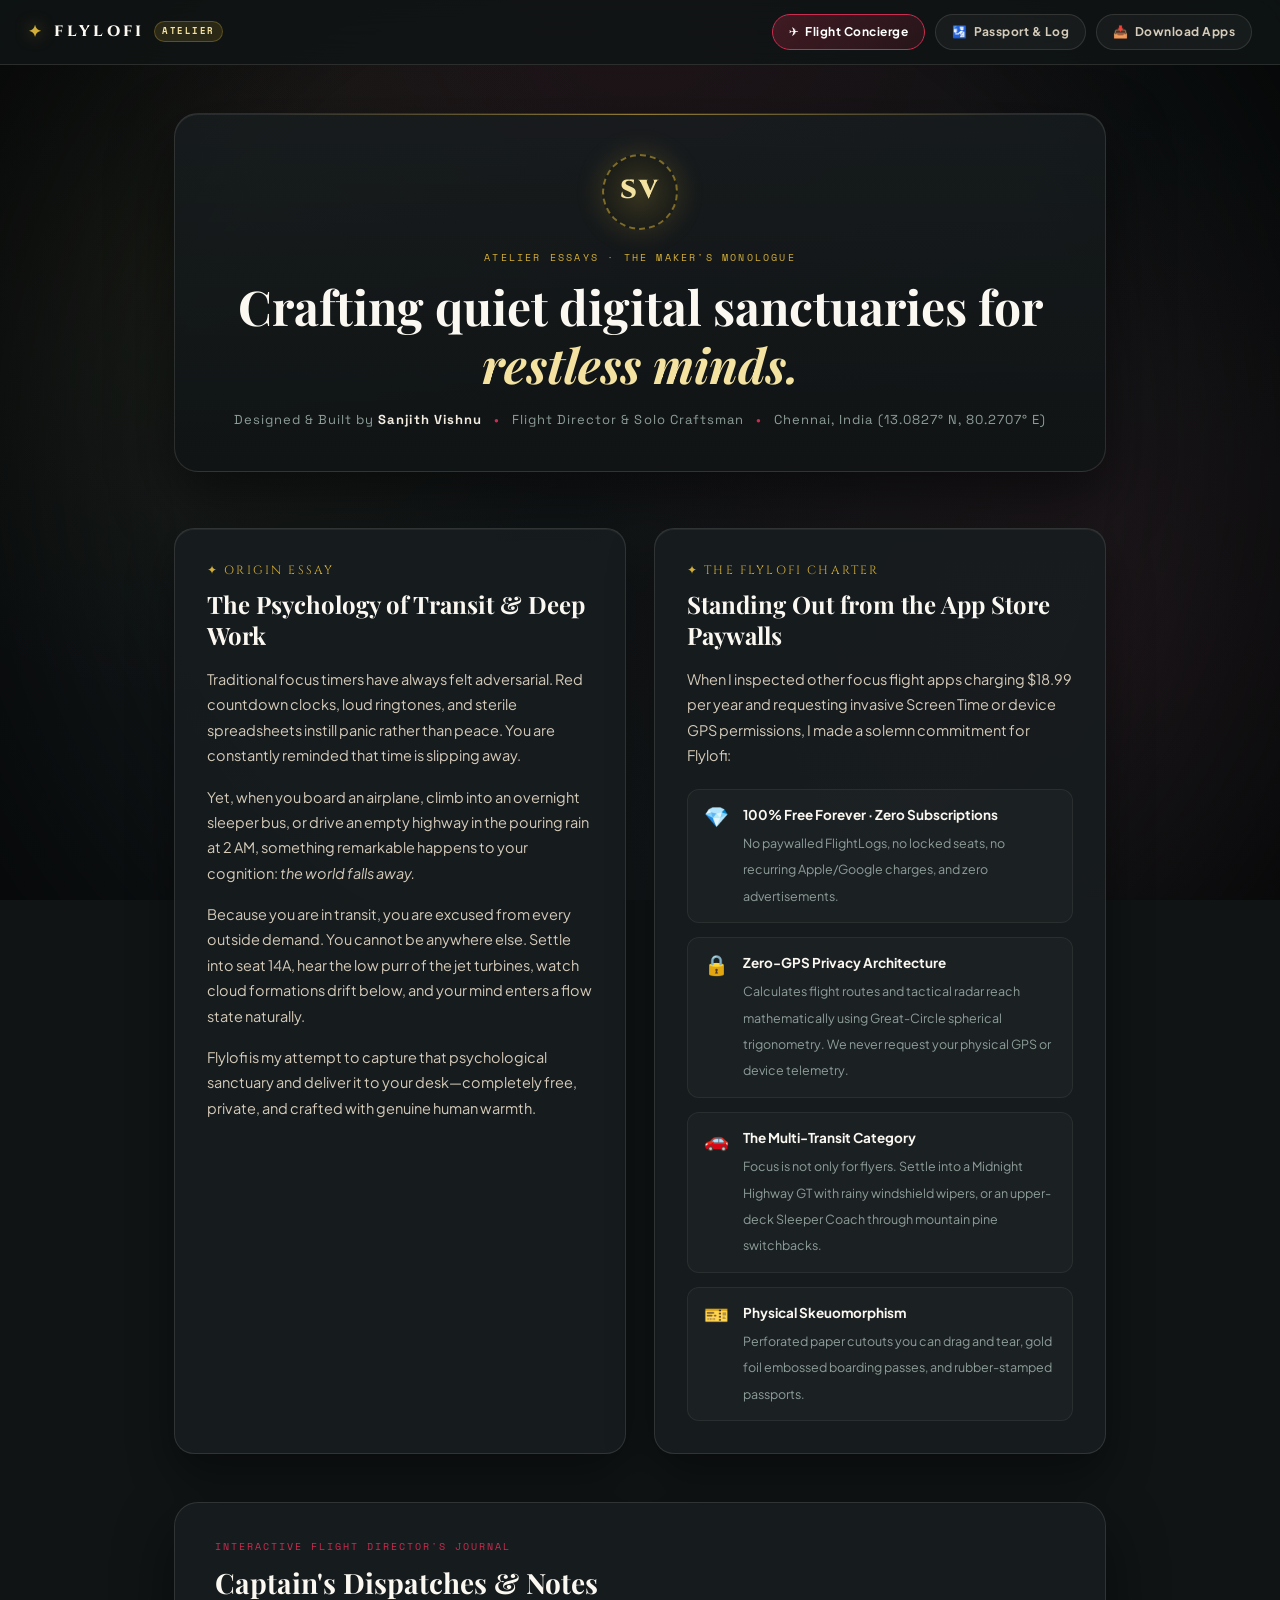
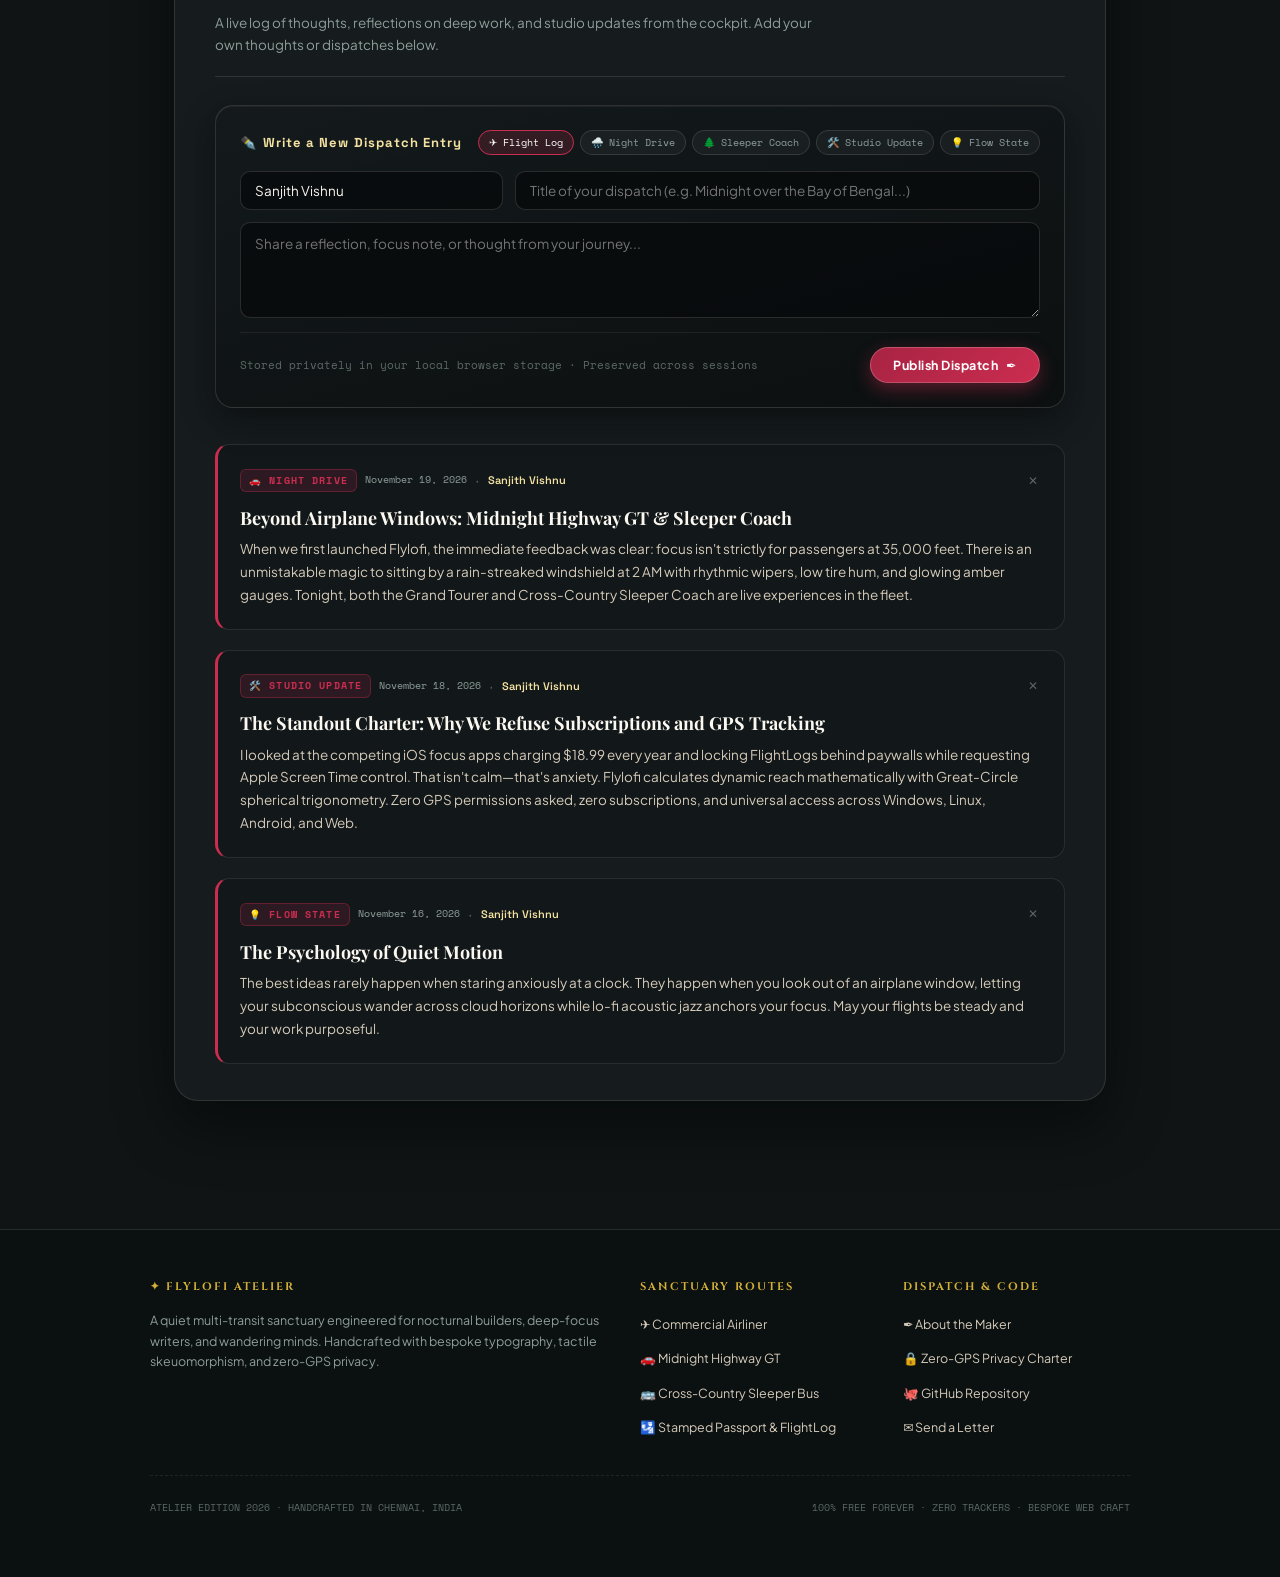
==== focus-flight/about.html @ fe40b767 "Elevate look & feel to human-made atelier craft, remove exclusive tags from car/bus, and add interac" ====
<!DOCTYPE html>
<html lang="en">
<head>
  <meta charset="UTF-8">
  <meta name="viewport" content="width=device-width, initial-scale=1.0">
  <title>About the Maker &amp; Dispatch Journal · Sanjith Vishnu | Flylofi</title>
  <meta name="description" content="The story, philosophy, and dispatch journal behind Flylofi Focus Flight by creator Sanjith Vishnu.">
  <link rel="icon" type="image/png" href="icon-192.png">
  
  <!-- Curated Luxury Typography -->
  <link rel="preconnect" href="https://fonts.googleapis.com">
  <link rel="preconnect" href="https://fonts.gstatic.com" crossorigin>
  <link href="https://fonts.googleapis.com/css2?family=Cinzel:wght@600;700;800;900&family=DM+Sans:ital,opsz,wght@0,9..40,100..1000;1,9..40,100..1000&family=Playfair+Display:ital,wght@0,500;0,700;0,800;1,400;1,600;1,700&family=Plus+Jakarta+Sans:ital,wght@0,300..800;1,300..800&family=Space+Grotesk:wght@400;600;700&family=Space+Mono:ital,wght@0,400;0,700;1,400&display=swap" rel="stylesheet">

  <style>
    :root {
      --bg: #101415;
      --bg-surface: #171d1f;
      --bg-card: rgba(23, 29, 31, 0.88);
      --bg-card-hover: rgba(28, 36, 39, 0.94);
      --border: rgba(214, 206, 194, 0.14);
      --border-accent: rgba(203, 45, 80, 0.45);
      --text: #fbf8f1;
      --text-muted: #8e9e99;
      --text-dim: #5c6864;
      --beige: #fbf8f1;
      --beige-warm: #f4ede2;
      --beige-dim: #d5cbba;
      --accent: #a82342;
      --accent-bright: #cb2d50;
      --gold: #d4af37;
      --gold-light: #f4e2a1;
      --gold-dim: #8f7422;
      
      --font-display: 'Plus Jakarta Sans', system-ui, sans-serif;
      --font-serif: 'Playfair Display', Georgia, serif;
      --font-crest: 'Cinzel', serif;
      --font-mono: 'Space Mono', monospace;
      --font-tech: 'Space Grotesk', sans-serif;
    }

    * {
      box-sizing: border-box;
      margin: 0;
      padding: 0;
    }

    body {
      background-color: var(--bg);
      background-image: 
        radial-gradient(circle at 50% 0%, rgba(203, 45, 80, 0.09) 0%, transparent 48%),
        radial-gradient(circle at 15% 30%, rgba(212, 175, 55, 0.05) 0%, transparent 35%),
        radial-gradient(circle at 85% 70%, rgba(203, 45, 80, 0.07) 0%, transparent 42%),
        linear-gradient(180deg, #0e1213 0%, #121719 100%);
      background-attachment: fixed;
      color: var(--text);
      font-family: var(--font-display);
      line-height: 1.65;
      min-height: 100vh;
      display: flex;
      flex-direction: column;
      -webkit-font-smoothing: antialiased;
    }

    /* Ambient Film Texture */
    body::before {
      content: "";
      position: fixed;
      inset: 0;
      background: radial-gradient(circle at 50% 50%, transparent 60%, rgba(0, 0, 0, 0.6) 100%);
      pointer-events: none;
      z-index: 1;
    }

    a {
      color: inherit;
      text-decoration: none;
    }

    /* Top Navigation Bar */
    .topbar {
      position: sticky;
      top: 0;
      z-index: 100;
      background: rgba(16, 20, 21, 0.85);
      backdrop-filter: blur(20px);
      -webkit-backdrop-filter: blur(20px);
      border-bottom: 1px solid var(--border);
      padding: 14px 28px;
      display: flex;
      align-items: center;
      justify-content: space-between;
    }

    .brand {
      display: flex;
      align-items: center;
      gap: 10px;
      font-family: var(--font-crest);
      font-size: 15px;
      font-weight: 800;
      letter-spacing: 0.22em;
      color: var(--beige);
    }

    .brand-crest {
      color: var(--gold);
      font-size: 16px;
      filter: drop-shadow(0 0 8px rgba(212, 175, 55, 0.5));
    }

    .brand-tag {
      font-family: var(--font-mono);
      font-size: 9px;
      font-weight: 700;
      letter-spacing: 0.16em;
      padding: 2px 7px;
      border-radius: 999px;
      background: rgba(212, 175, 55, 0.14);
      color: var(--gold-light);
      border: 1px solid rgba(212, 175, 55, 0.3);
    }

    .top-actions {
      display: flex;
      align-items: center;
      gap: 10px;
    }

    .nav-btn {
      display: inline-flex;
      align-items: center;
      gap: 6px;
      padding: 7px 16px;
      border-radius: 999px;
      font-size: 12px;
      font-weight: 700;
      letter-spacing: 0.04em;
      cursor: pointer;
      transition: all 0.2s cubic-bezier(0.16, 1, 0.3, 1);
      border: 1px solid var(--border);
      background: rgba(255, 255, 255, 0.04);
      color: var(--beige-dim);
    }

    .nav-btn:hover {
      background: rgba(203, 45, 80, 0.15);
      border-color: var(--accent-bright);
      color: #fff;
      transform: translateY(-1px);
      box-shadow: 0 4px 14px rgba(203, 45, 80, 0.25);
    }

    .nav-btn.primary {
      background: linear-gradient(135deg, rgba(203, 45, 80, 0.25), rgba(168, 35, 66, 0.15));
      border-color: var(--accent-bright);
      color: #fff;
    }

    /* Page Container */
    .container {
      max-width: 980px;
      margin: 0 auto;
      padding: 48px 24px 80px;
      width: 100%;
      position: relative;
      z-index: 2;
    }

    /* Editorial Hero */
    .hero-colophon {
      text-align: center;
      margin-bottom: 56px;
      padding: 40px 24px;
      background: linear-gradient(180deg, rgba(23, 29, 31, 0.8), rgba(16, 20, 21, 0.95));
      border: 1px solid var(--border);
      border-radius: 24px;
      box-shadow: 0 24px 60px rgba(0, 0, 0, 0.5), inset 0 1px 0 rgba(255, 255, 255, 0.08);
      position: relative;
      overflow: hidden;
    }

    .hero-colophon::before {
      content: "";
      position: absolute;
      top: 0;
      left: 10%;
      right: 10%;
      height: 1px;
      background: linear-gradient(90deg, transparent, var(--gold), transparent);
      opacity: 0.6;
    }

    .maker-seal {
      width: 76px;
      height: 76px;
      margin: 0 auto 20px;
      border-radius: 50%;
      border: 2px dashed rgba(212, 175, 55, 0.55);
      background: radial-gradient(circle, rgba(212, 175, 55, 0.18), rgba(16, 20, 21, 0.9));
      display: grid;
      place-items: center;
      box-shadow: 0 0 28px rgba(212, 175, 55, 0.2);
    }

    .maker-seal span {
      font-family: var(--font-crest);
      font-size: 26px;
      font-weight: 900;
      color: var(--gold-light);
      letter-spacing: 0.08em;
    }

    .hero-eyebrow {
      font-family: var(--font-mono);
      font-size: 10px;
      letter-spacing: 0.22em;
      text-transform: uppercase;
      color: var(--gold);
      margin-bottom: 12px;
    }

    .hero-title {
      font-family: var(--font-serif);
      font-size: clamp(32px, 5vw, 48px);
      font-weight: 700;
      line-height: 1.2;
      color: var(--beige);
      margin-bottom: 16px;
    }

    .hero-title em {
      font-style: italic;
      color: var(--gold-light);
    }

    .hero-byline {
      font-family: var(--font-tech);
      font-size: 13px;
      letter-spacing: 0.08em;
      color: var(--text-muted);
      display: flex;
      align-items: center;
      justify-content: center;
      gap: 12px;
      flex-wrap: wrap;
    }

    .hero-byline strong {
      color: var(--beige-warm);
    }

    .byline-dot {
      color: var(--accent-bright);
      font-size: 8px;
    }

    /* Grid Layout */
    .about-grid {
      display: grid;
      grid-template-columns: 1fr 1fr;
      gap: 28px;
      margin-bottom: 48px;
    }

    @media (max-width: 820px) {
      .about-grid {
        grid-template-columns: 1fr;
      }
    }

    /* Atelier Cards */
    .atelier-card {
      background: var(--bg-card);
      border: 1px solid var(--border);
      border-radius: 20px;
      padding: 32px;
      box-shadow: 0 20px 45px rgba(0, 0, 0, 0.4), inset 0 1px 0 rgba(255, 255, 255, 0.06);
      position: relative;
    }

    .card-crest {
      font-family: var(--font-crest);
      font-size: 12px;
      letter-spacing: 0.18em;
      color: var(--gold);
      margin-bottom: 8px;
      display: flex;
      align-items: center;
      gap: 6px;
    }

    .card-title {
      font-family: var(--font-serif);
      font-size: 24px;
      font-weight: 700;
      color: var(--beige);
      margin-bottom: 16px;
      line-height: 1.3;
    }

    .card-body p {
      color: var(--beige-dim);
      font-size: 14.5px;
      line-height: 1.75;
      margin-bottom: 16px;
    }

    .card-body p:last-child {
      margin-bottom: 0;
    }

    /* Charter Badges */
    .charter-list {
      list-style: none;
      display: flex;
      flex-direction: column;
      gap: 14px;
      margin-top: 20px;
    }

    .charter-item {
      display: flex;
      gap: 14px;
      align-items: flex-start;
      padding: 14px 16px;
      background: rgba(255, 255, 255, 0.025);
      border: 1px solid rgba(214, 206, 194, 0.08);
      border-radius: 12px;
    }

    .charter-icon {
      font-size: 20px;
      line-height: 1;
      padding-top: 2px;
    }

    .charter-text strong {
      display: block;
      font-family: var(--font-display);
      font-size: 13.5px;
      font-weight: 700;
      color: var(--beige);
      margin-bottom: 3px;
    }

    .charter-text span {
      font-size: 12.5px;
      color: var(--text-muted);
      line-height: 1.5;
    }

    /* =========================================================================
       CAPTAIN'S LOG / POST ABOUT ME ENGINE
       ========================================================================= */
    .dispatch-section {
      background: var(--bg-card);
      border: 1px solid var(--border);
      border-radius: 24px;
      padding: 36px clamp(20px, 4vw, 40px);
      box-shadow: 0 24px 60px rgba(0, 0, 0, 0.45);
      margin-bottom: 48px;
      position: relative;
    }

    .dispatch-head {
      display: flex;
      align-items: flex-start;
      justify-content: space-between;
      gap: 16px;
      border-bottom: 1px solid var(--border);
      padding-bottom: 20px;
      margin-bottom: 28px;
      flex-wrap: wrap;
    }

    .dispatch-title-group .eyebrow {
      font-family: var(--font-mono);
      font-size: 10px;
      letter-spacing: 0.2em;
      color: var(--accent-bright);
      text-transform: uppercase;
      margin-bottom: 4px;
    }

    .dispatch-title-group h2 {
      font-family: var(--font-serif);
      font-size: 28px;
      font-weight: 700;
      color: var(--beige);
    }

    .dispatch-desc {
      color: var(--text-muted);
      font-size: 13.5px;
      max-width: 620px;
      margin-top: 6px;
    }

    /* Composer Form */
    .dispatch-composer {
      background: linear-gradient(165deg, rgba(20, 26, 28, 0.95), rgba(12, 16, 17, 0.98));
      border: 1px solid rgba(214, 206, 194, 0.16);
      border-radius: 18px;
      padding: 24px;
      margin-bottom: 36px;
      box-shadow: 0 12px 32px rgba(0, 0, 0, 0.4), inset 0 1px 0 rgba(255, 255, 255, 0.05);
    }

    .composer-header {
      display: flex;
      justify-content: space-between;
      align-items: center;
      margin-bottom: 16px;
      flex-wrap: wrap;
      gap: 10px;
    }

    .composer-title {
      font-family: var(--font-tech);
      font-size: 13px;
      font-weight: 700;
      letter-spacing: 0.08em;
      color: var(--gold-light);
      display: flex;
      align-items: center;
      gap: 6px;
    }

    .tag-selector {
      display: flex;
      gap: 6px;
      flex-wrap: wrap;
    }

    .tag-pill {
      font-family: var(--font-mono);
      font-size: 10px;
      padding: 4px 10px;
      border-radius: 999px;
      background: rgba(255, 255, 255, 0.04);
      border: 1px solid rgba(214, 206, 194, 0.15);
      color: var(--text-muted);
      cursor: pointer;
      transition: all 0.2s ease;
    }

    .tag-pill:hover, .tag-pill.active {
      background: rgba(203, 45, 80, 0.18);
      border-color: var(--accent-bright);
      color: #fff;
    }

    .composer-inputs {
      display: flex;
      flex-direction: column;
      gap: 12px;
    }

    .composer-row {
      display: grid;
      grid-template-columns: 1fr 2fr;
      gap: 12px;
    }

    @media (max-width: 600px) {
      .composer-row {
        grid-template-columns: 1fr;
      }
    }

    .composer-input, .composer-textarea {
      width: 100%;
      background: rgba(8, 11, 12, 0.8);
      border: 1px solid rgba(214, 206, 194, 0.16);
      border-radius: 10px;
      padding: 10px 14px;
      color: var(--text);
      font-family: var(--font-display);
      font-size: 13.5px;
      transition: border-color 0.2s ease, box-shadow 0.2s ease;
    }

    .composer-input:focus, .composer-textarea:focus {
      outline: none;
      border-color: var(--accent-bright);
      box-shadow: 0 0 0 3px rgba(203, 45, 80, 0.2);
    }

    .composer-textarea {
      min-height: 96px;
      resize: vertical;
      line-height: 1.6;
    }

    .composer-footer {
      display: flex;
      justify-content: space-between;
      align-items: center;
      margin-top: 14px;
      padding-top: 14px;
      border-top: 1px solid rgba(214, 206, 194, 0.08);
      flex-wrap: wrap;
      gap: 10px;
    }

    .composer-hint {
      font-family: var(--font-mono);
      font-size: 10.5px;
      color: var(--text-dim);
    }

    .publish-btn {
      display: inline-flex;
      align-items: center;
      gap: 8px;
      padding: 9px 22px;
      border-radius: 999px;
      background: linear-gradient(135deg, #a82342, #cb2d50);
      border: 1px solid rgba(255, 255, 255, 0.2);
      color: #fff;
      font-family: var(--font-display);
      font-size: 12.5px;
      font-weight: 700;
      letter-spacing: 0.04em;
      cursor: pointer;
      box-shadow: 0 6px 18px rgba(203, 45, 80, 0.4);
      transition: all 0.2s cubic-bezier(0.16, 1, 0.3, 1);
    }

    .publish-btn:hover {
      transform: translateY(-2px);
      box-shadow: 0 10px 24px rgba(203, 45, 80, 0.55);
    }

    .publish-btn:active {
      transform: translateY(1px);
    }

    /* Feed Entries */
    .dispatch-feed {
      display: flex;
      flex-direction: column;
      gap: 20px;
    }

    .feed-entry {
      background: rgba(18, 23, 25, 0.7);
      border: 1px solid rgba(214, 206, 194, 0.12);
      border-left: 3px solid var(--accent-bright);
      border-radius: 14px;
      padding: 22px;
      position: relative;
      transition: all 0.25s ease;
    }

    .feed-entry:hover {
      border-color: rgba(214, 206, 194, 0.24);
      border-left-color: var(--gold);
      background: rgba(22, 29, 31, 0.85);
      transform: translateX(3px);
    }

    .feed-entry-meta {
      display: flex;
      align-items: center;
      justify-content: space-between;
      gap: 12px;
      margin-bottom: 12px;
      flex-wrap: wrap;
    }

    .meta-left {
      display: flex;
      align-items: center;
      gap: 8px;
    }

    .entry-badge {
      font-family: var(--font-mono);
      font-size: 9.5px;
      font-weight: 700;
      letter-spacing: 0.12em;
      text-transform: uppercase;
      padding: 3px 8px;
      border-radius: 6px;
      background: rgba(203, 45, 80, 0.15);
      color: var(--accent-bright);
      border: 1px solid rgba(203, 45, 80, 0.35);
    }

    .entry-date {
      font-family: var(--font-mono);
      font-size: 10px;
      color: var(--text-muted);
    }

    .entry-author {
      font-family: var(--font-tech);
      font-size: 11px;
      color: var(--gold-light);
      font-weight: 600;
    }

    .entry-title {
      font-family: var(--font-serif);
      font-size: 18px;
      font-weight: 700;
      color: var(--beige);
      margin-bottom: 8px;
      line-height: 1.35;
    }

    .entry-text {
      color: var(--beige-dim);
      font-size: 13.5px;
      line-height: 1.7;
      white-space: pre-wrap;
    }

    .entry-delete-btn {
      background: none;
      border: none;
      color: var(--text-dim);
      font-size: 12px;
      cursor: pointer;
      transition: color 0.2s ease;
      padding: 4px;
    }

    .entry-delete-btn:hover {
      color: #ff6b8b;
    }

    /* Colophon Footer */
    .atelier-footer {
      border-top: 1px solid var(--border);
      padding: 48px 24px 60px;
      margin-top: auto;
      background: rgba(12, 16, 17, 0.95);
      position: relative;
      z-index: 2;
    }

    .footer-inner {
      max-width: 980px;
      margin: 0 auto;
      display: grid;
      grid-template-columns: 2fr 1fr 1fr;
      gap: 36px;
    }

    @media (max-width: 720px) {
      .footer-inner {
        grid-template-columns: 1fr;
        gap: 28px;
      }
    }

    .footer-col h4 {
      font-family: var(--font-crest);
      font-size: 11px;
      letter-spacing: 0.18em;
      color: var(--gold);
      margin-bottom: 14px;
      text-transform: uppercase;
    }

    .footer-col p {
      color: var(--text-muted);
      font-size: 12.5px;
      line-height: 1.65;
    }

    .footer-links {
      list-style: none;
      display: flex;
      flex-direction: column;
      gap: 8px;
    }

    .footer-links a {
      font-size: 12.5px;
      color: var(--beige-dim);
      transition: color 0.2s ease, transform 0.2s ease;
      display: inline-flex;
      align-items: center;
      gap: 6px;
    }

    .footer-links a:hover {
      color: var(--gold-light);
      transform: translateX(2px);
    }

    .footer-bottom {
      max-width: 980px;
      margin: 36px auto 0;
      padding-top: 24px;
      border-top: 1px dashed rgba(214, 206, 194, 0.1);
      display: flex;
      justify-content: space-between;
      align-items: center;
      flex-wrap: wrap;
      gap: 12px;
      font-family: var(--font-mono);
      font-size: 10px;
      color: var(--text-dim);
    }

    /* Publishing Stamp Notification */
    .stamp-toast {
      position: fixed;
      bottom: 28px;
      right: 28px;
      padding: 12px 20px;
      border-radius: 999px;
      background: linear-gradient(135deg, rgba(203, 45, 80, 0.95), rgba(168, 35, 66, 0.95));
      border: 1px solid rgba(255, 255, 255, 0.3);
      color: #fff;
      font-family: var(--font-display);
      font-weight: 700;
      font-size: 12px;
      box-shadow: 0 10px 30px rgba(0, 0, 0, 0.6);
      display: flex;
      align-items: center;
      gap: 8px;
      z-index: 1000;
      animation: toastSlideUp 0.35s cubic-bezier(0.16, 1, 0.3, 1);
    }

    @keyframes toastSlideUp {
      from { transform: translateY(20px); opacity: 0; }
      to { transform: translateY(0); opacity: 1; }
    }
  </style>
</head>
<body>

  <!-- Top Navigation Bar -->
  <header class="topbar">
    <a href="index.html" class="brand" title="Return to Flight Concierge">
      <span class="brand-crest">✦</span>
      <span>FLYLOFI</span>
      <span class="brand-tag">ATELIER</span>
    </a>

    <div class="top-actions">
      <a href="index.html" class="nav-btn primary">
        <span>✈</span>
        <span>Flight Concierge</span>
      </a>
      <a href="index.html#passport" class="nav-btn" onclick="try { localStorage.setItem('flylofi_open_passport', '1'); } catch(e){}">
        <span>🛂</span>
        <span>Passport &amp; Log</span>
      </a>
      <a href="index.html#download" class="nav-btn" onclick="try { localStorage.setItem('flylofi_open_download', '1'); } catch(e){}">
        <span>📥</span>
        <span>Download Apps</span>
      </a>
    </div>
  </header>

  <!-- Main Content Container -->
  <main class="container">

    <!-- Hero / Colophon -->
    <section class="hero-colophon">
      <div class="maker-seal">
        <span>SV</span>
      </div>
      <div class="hero-eyebrow">ATELIER ESSAYS · THE MAKER'S MONOLOGUE</div>
      <h1 class="hero-title">Crafting quiet digital sanctuaries for <em>restless minds.</em></h1>
      <div class="hero-byline">
        <span>Designed &amp; Built by <strong>Sanjith Vishnu</strong></span>
        <span class="byline-dot">●</span>
        <span>Flight Director &amp; Solo Craftsman</span>
        <span class="byline-dot">●</span>
        <span>Chennai, India (13.0827° N, 80.2707° E)</span>
      </div>
    </section>

    <!-- Two-Column Story Grid -->
    <div class="about-grid">
      <!-- Card 1: Why I Built Flylofi -->
      <article class="atelier-card">
        <div class="card-crest">✦ ORIGIN ESSAY</div>
        <h2 class="card-title">The Psychology of Transit &amp; Deep Work</h2>
        <div class="card-body">
          <p>Traditional focus timers have always felt adversarial. Red countdown clocks, loud ringtones, and sterile spreadsheets instill panic rather than peace. You are constantly reminded that time is slipping away.</p>
          <p>Yet, when you board an airplane, climb into an overnight sleeper bus, or drive an empty highway in the pouring rain at 2 AM, something remarkable happens to your cognition: <em>the world falls away.</em></p>
          <p>Because you are in transit, you are excused from every outside demand. You cannot be anywhere else. Settle into seat 14A, hear the low purr of the jet turbines, watch cloud formations drift below, and your mind enters a flow state naturally.</p>
          <p>Flylofi is my attempt to capture that psychological sanctuary and deliver it to your desk—completely free, private, and crafted with genuine human warmth.</p>
        </div>
      </article>

      <!-- Card 2: The Non-Negotiable Charter -->
      <article class="atelier-card">
        <div class="card-crest">✦ THE FLYLOFI CHARTER</div>
        <h2 class="card-title">Standing Out from the App Store Paywalls</h2>
        <div class="card-body">
          <p>When I inspected other focus flight apps charging $18.99 per year and requesting invasive Screen Time or device GPS permissions, I made a solemn commitment for Flylofi:</p>
          
          <ul class="charter-list">
            <li class="charter-item">
              <span class="charter-icon">💎</span>
              <div class="charter-text">
                <strong>100% Free Forever · Zero Subscriptions</strong>
                <span>No paywalled FlightLogs, no locked seats, no recurring Apple/Google charges, and zero advertisements.</span>
              </div>
            </li>
            <li class="charter-item">
              <span class="charter-icon">🔒</span>
              <div class="charter-text">
                <strong>Zero-GPS Privacy Architecture</strong>
                <span>Calculates flight routes and tactical radar reach mathematically using Great-Circle spherical trigonometry. We never request your physical GPS or device telemetry.</span>
              </div>
            </li>
            <li class="charter-item">
              <span class="charter-icon">🚗</span>
              <div class="charter-text">
                <strong>The Multi-Transit Category</strong>
                <span>Focus is not only for flyers. Settle into a Midnight Highway GT with rainy windshield wipers, or an upper-deck Sleeper Coach through mountain pine switchbacks.</span>
              </div>
            </li>
            <li class="charter-item">
              <span class="charter-icon">🎫</span>
              <div class="charter-text">
                <strong>Physical Skeuomorphism</strong>
                <span>Perforated paper cutouts you can drag and tear, gold foil embossed boarding passes, and rubber-stamped passports.</span>
              </div>
            </li>
          </ul>
        </div>
      </article>
    </div>

    <!-- =========================================================================
         CAPTAIN'S DISPATCH BOARD / POST ABOUT ME
         ========================================================================= -->
    <section class="dispatch-section">
      <div class="dispatch-head">
        <div class="dispatch-title-group">
          <div class="eyebrow">Interactive Flight Director's Journal</div>
          <h2>Captain's Dispatches &amp; Notes</h2>
          <p class="dispatch-desc">A live log of thoughts, reflections on deep work, and studio updates from the cockpit. Add your own thoughts or dispatches below.</p>
        </div>
      </div>

      <!-- Live Dispatch Composer -->
      <form class="dispatch-composer" id="dispatchComposer" onsubmit="event.preventDefault(); publishDispatch();">
        <div class="composer-header">
          <div class="composer-title">
            <span>✒️</span>
            <span>Write a New Dispatch Entry</span>
          </div>
          <div class="tag-selector" id="tagSelector">
            <button type="button" class="tag-pill active" data-tag="✈ Flight Log">✈ Flight Log</button>
            <button type="button" class="tag-pill" data-tag="🌧️ Night Drive">🌧️ Night Drive</button>
            <button type="button" class="tag-pill" data-tag="🌲 Sleeper Coach">🌲 Sleeper Coach</button>
            <button type="button" class="tag-pill" data-tag="🛠️ Studio Update">🛠️ Studio Update</button>
            <button type="button" class="tag-pill" data-tag="💡 Flow State">💡 Flow State</button>
          </div>
        </div>

        <div class="composer-inputs">
          <div class="composer-row">
            <input type="text" class="composer-input" id="dispatchAuthor" placeholder="Author name" value="Sanjith Vishnu" required>
            <input type="text" class="composer-input" id="dispatchTitle" placeholder="Title of your dispatch (e.g. Midnight over the Bay of Bengal...)" required>
          </div>
          <textarea class="composer-textarea" id="dispatchBody" placeholder="Share a reflection, focus note, or thought from your journey..." required></textarea>
        </div>

        <div class="composer-footer">
          <span class="composer-hint">Stored privately in your local browser storage · Preserved across sessions</span>
          <button type="submit" class="publish-btn" id="publishBtn">
            <span>Publish Dispatch</span>
            <span>✒️</span>
          </button>
        </div>
      </form>

      <!-- Live Dispatch Feed -->
      <div class="dispatch-feed" id="dispatchFeed">
        <!-- Rendered dynamically -->
      </div>
    </section>

  </main>

  <!-- Editorial Atelier Footer -->
  <footer class="atelier-footer">
    <div class="footer-inner">
      <div class="footer-col">
        <h4>✦ FLYLOFI ATELIER</h4>
        <p>A quiet multi-transit sanctuary engineered for nocturnal builders, deep-focus writers, and wandering minds. Handcrafted with bespoke typography, tactile skeuomorphism, and zero-GPS privacy.</p>
      </div>

      <div class="footer-col">
        <h4>SANCTUARY ROUTES</h4>
        <ul class="footer-links">
          <li><a href="index.html">✈ Commercial Airliner</a></li>
          <li><a href="index.html?mode=car">🚗 Midnight Highway GT</a></li>
          <li><a href="index.html?mode=bus">🚌 Cross-Country Sleeper Bus</a></li>
          <li><a href="index.html#passport">🛂 Stamped Passport &amp; FlightLog</a></li>
        </ul>
      </div>

      <div class="footer-col">
        <h4>DISPATCH &amp; CODE</h4>
        <ul class="footer-links">
          <li><a href="about.html">✒️ About the Maker</a></li>
          <li><a href="privacy.html">🔒 Zero-GPS Privacy Charter</a></li>
          <li><a href="https://github.com/SanjithVishnuKS/flylofi" target="_blank" rel="noopener">🐙 GitHub Repository</a></li>
          <li><a href="mailto:sanjithvishnu.work@gmail.com">✉️ Send a Letter</a></li>
        </ul>
      </div>
    </div>

    <div class="footer-bottom">
      <div>ATELIER EDITION 2026 · HANDCRAFTED IN CHENNAI, INDIA</div>
      <div>100% FREE FOREVER · ZERO TRACKERS · BESPOKE WEB CRAFT</div>
    </div>
  </footer>

  <!-- Script for Dispatch Storage, Audio Haptics & Rendering -->
  <script>
    const DISPATCH_KEY = 'flylofi_creator_dispatches_v1';
    let currentTag = '✈ Flight Log';

    // Procedural Web Audio Haptics
    function playInkSound() {
      try {
        const AudioCtx = window.AudioContext || window.webkitAudioContext;
        if (!AudioCtx) return;
        const ctx = new AudioCtx();
        const osc = ctx.createOscillator();
        const gain = ctx.createGain();
        osc.type = 'triangle';
        osc.frequency.setValueAtTime(540, ctx.currentTime);
        osc.frequency.exponentialRampToValueAtTime(180, ctx.currentTime + 0.14);
        gain.gain.setValueAtTime(0.18, ctx.currentTime);
        gain.gain.exponentialRampToValueAtTime(0.001, ctx.currentTime + 0.14);
        osc.connect(gain);
        gain.connect(ctx.destination);
        osc.start();
        osc.stop(ctx.currentTime + 0.15);
      } catch(e) {}
    }

    // Default Seed Dispatches
    const SEED_DISPATCHES = [
      {
        id: 'seed-3',
        tag: '🚗 Night Drive',
        date: 'November 19, 2026',
        author: 'Sanjith Vishnu',
        title: 'Beyond Airplane Windows: Midnight Highway GT & Sleeper Coach',
        body: 'When we first launched Flylofi, the immediate feedback was clear: focus isn\'t strictly for passengers at 35,000 feet. There is an unmistakable magic to sitting by a rain-streaked windshield at 2 AM with rhythmic wipers, low tire hum, and glowing amber gauges. Tonight, both the Grand Tourer and Cross-Country Sleeper Coach are live experiences in the fleet.'
      },
      {
        id: 'seed-2',
        tag: '🛠️ Studio Update',
        date: 'November 18, 2026',
        author: 'Sanjith Vishnu',
        title: 'The Standout Charter: Why We Refuse Subscriptions and GPS Tracking',
        body: 'I looked at the competing iOS focus apps charging $18.99 every year and locking FlightLogs behind paywalls while requesting Apple Screen Time control. That isn\'t calm—that\'s anxiety. Flylofi calculates dynamic reach mathematically with Great-Circle spherical trigonometry. Zero GPS permissions asked, zero subscriptions, and universal access across Windows, Linux, Android, and Web.'
      },
      {
        id: 'seed-1',
        tag: '💡 Flow State',
        date: 'November 16, 2026',
        author: 'Sanjith Vishnu',
        title: 'The Psychology of Quiet Motion',
        body: 'The best ideas rarely happen when staring anxiously at a clock. They happen when you look out of an airplane window, letting your subconscious wander across cloud horizons while lo-fi acoustic jazz anchors your focus. May your flights be steady and your work purposeful.'
      }
    ];

    function getDispatches() {
      try {
        const raw = localStorage.getItem(DISPATCH_KEY);
        if (raw) return JSON.parse(raw);
      } catch(e) {}
      return SEED_DISPATCHES;
    }

    function saveDispatches(list) {
      try {
        localStorage.setItem(DISPATCH_KEY, JSON.stringify(list));
      } catch(e) {}
    }

    function renderDispatches() {
      const feed = document.getElementById('dispatchFeed');
      if (!feed) return;
      const list = getDispatches();

      feed.innerHTML = list.map(item => `
        <article class="feed-entry" id="entry-${item.id}">
          <div class="feed-entry-meta">
            <div class="meta-left">
              <span class="entry-badge">${item.tag || '✈ Flight Log'}</span>
              <span class="entry-date">${item.date}</span>
              <span style="color:var(--text-dim)">·</span>
              <span class="entry-author">${escapeHtml(item.author || 'Sanjith Vishnu')}</span>
            </div>
            <button type="button" class="entry-delete-btn" onclick="deleteDispatch('${item.id}')" title="Delete dispatch">✕</button>
          </div>
          <h3 class="entry-title">${escapeHtml(item.title)}</h3>
          <p class="entry-text">${escapeHtml(item.body)}</p>
        </article>
      `).join('');
    }

    function publishDispatch() {
      playInkSound();
      const author = document.getElementById('dispatchAuthor').value.trim() || 'Sanjith Vishnu';
      const title = document.getElementById('dispatchTitle').value.trim();
      const body = document.getElementById('dispatchBody').value.trim();

      if (!title || !body) return;

      const dateStr = new Date().toLocaleDateString('en-US', { month: 'long', day: 'numeric', year: 'numeric' });
      const newEntry = {
        id: 'post-' + Date.now(),
        tag: currentTag,
        date: dateStr,
        author: author,
        title: title,
        body: body
      };

      const list = getDispatches();
      list.unshift(newEntry);
      saveDispatches(list);

      // Reset form
      document.getElementById('dispatchTitle').value = '';
      document.getElementById('dispatchBody').value = '';

      renderDispatches();
      showToast('Dispatch published to your journal ✒️');
    }

    function deleteDispatch(id) {
      if (!confirm('Remove this dispatch from your local journal?')) return;
      let list = getDispatches();
      list = list.filter(item => item.id !== id);
      saveDispatches(list);
      renderDispatches();
      showToast('Dispatch removed');
    }

    function showToast(msg) {
      const existing = document.querySelector('.stamp-toast');
      if (existing) existing.remove();

      const toast = document.createElement('div');
      toast.className = 'stamp-toast';
      toast.innerHTML = `<span>★</span><span>${msg}</span>`;
      document.body.appendChild(toast);
      setTimeout(() => {
        toast.style.transition = 'opacity 0.4s ease, transform 0.4s ease';
        toast.style.opacity = '0';
        toast.style.transform = 'translateY(12px)';
        setTimeout(() => toast.remove(), 400);
      }, 3000);
    }

    function escapeHtml(str) {
      if (!str) return '';
      return str.replace(/&/g, '&amp;').replace(/</g, '&lt;').replace(/>/g, '&gt;').replace(/"/g, '&quot;');
    }

    // Tag pills switcher
    document.querySelectorAll('.tag-pill').forEach(btn => {
      btn.addEventListener('click', () => {
        document.querySelectorAll('.tag-pill').forEach(b => b.classList.remove('active'));
        btn.classList.add('active');
        currentTag = btn.dataset.tag;
      });
    });

    // Initial render
    document.addEventListener('DOMContentLoaded', renderDispatches);
  </script>
</body>
</html>
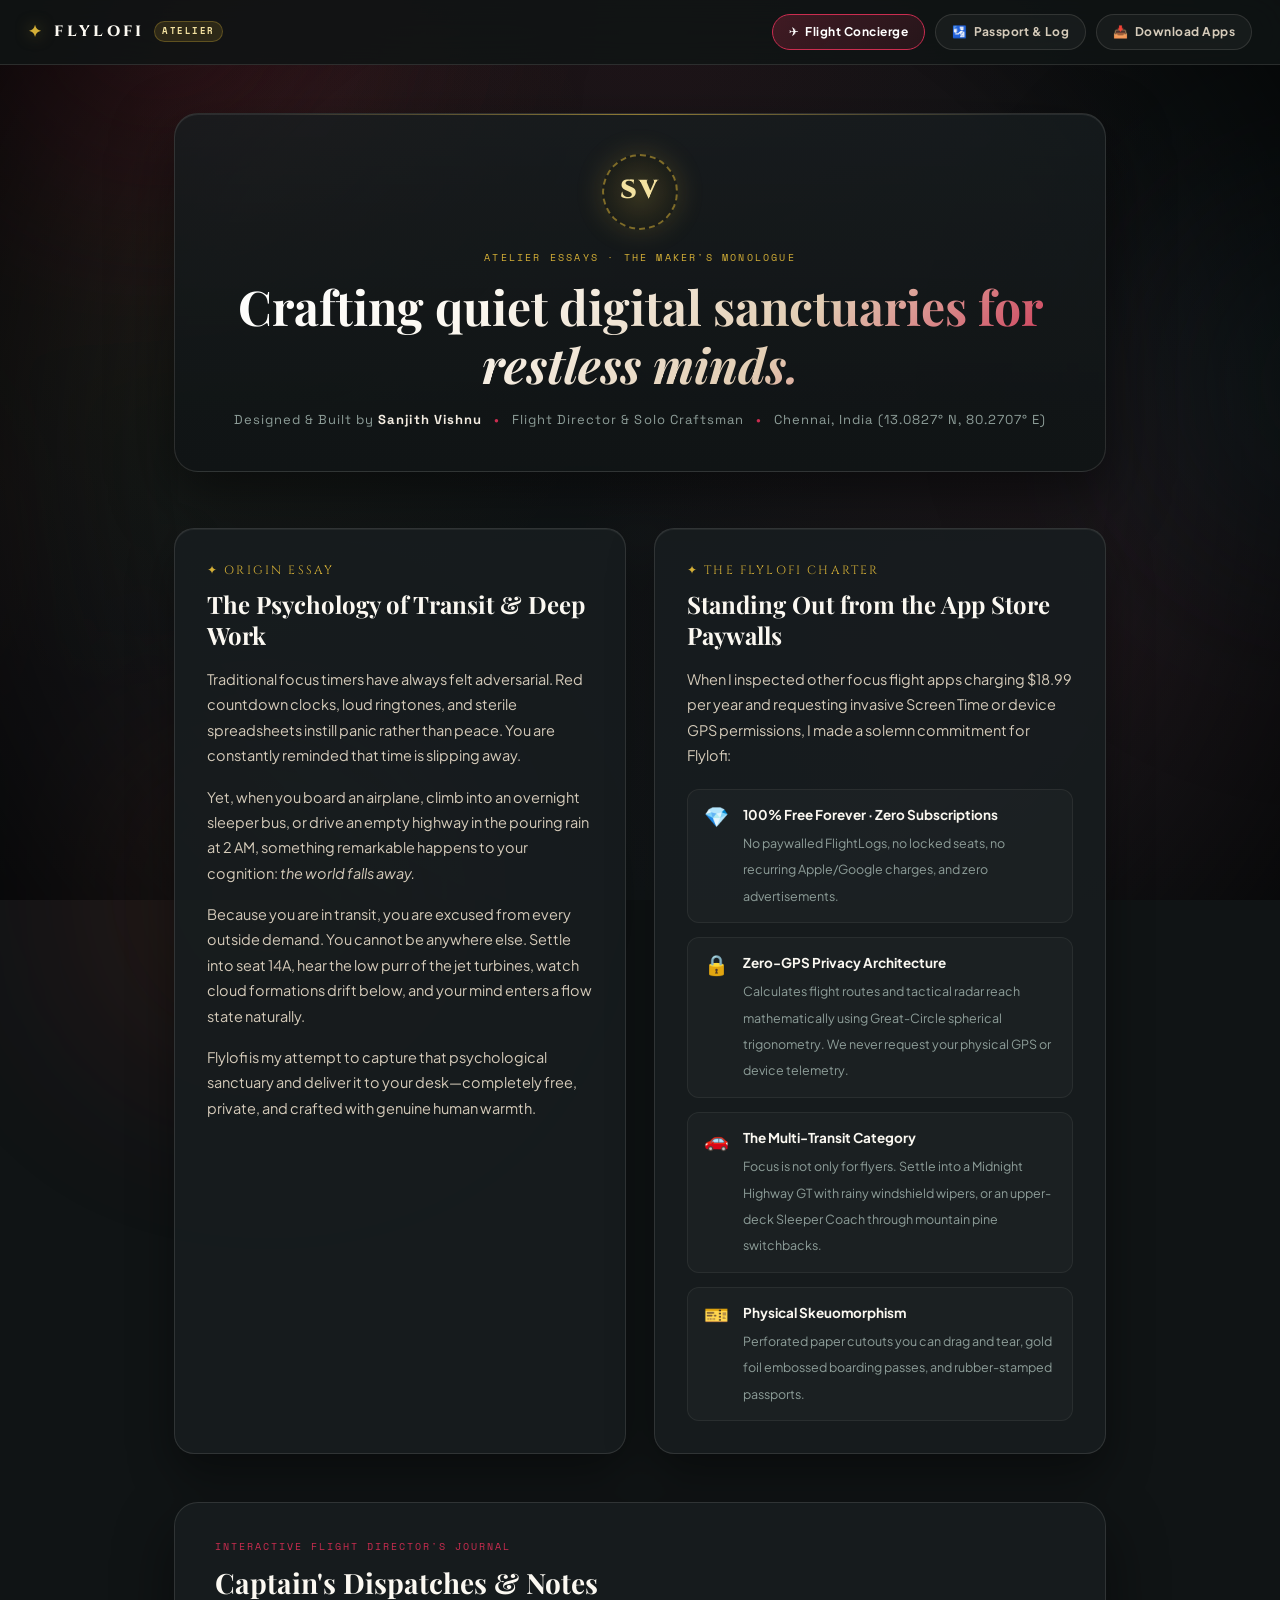
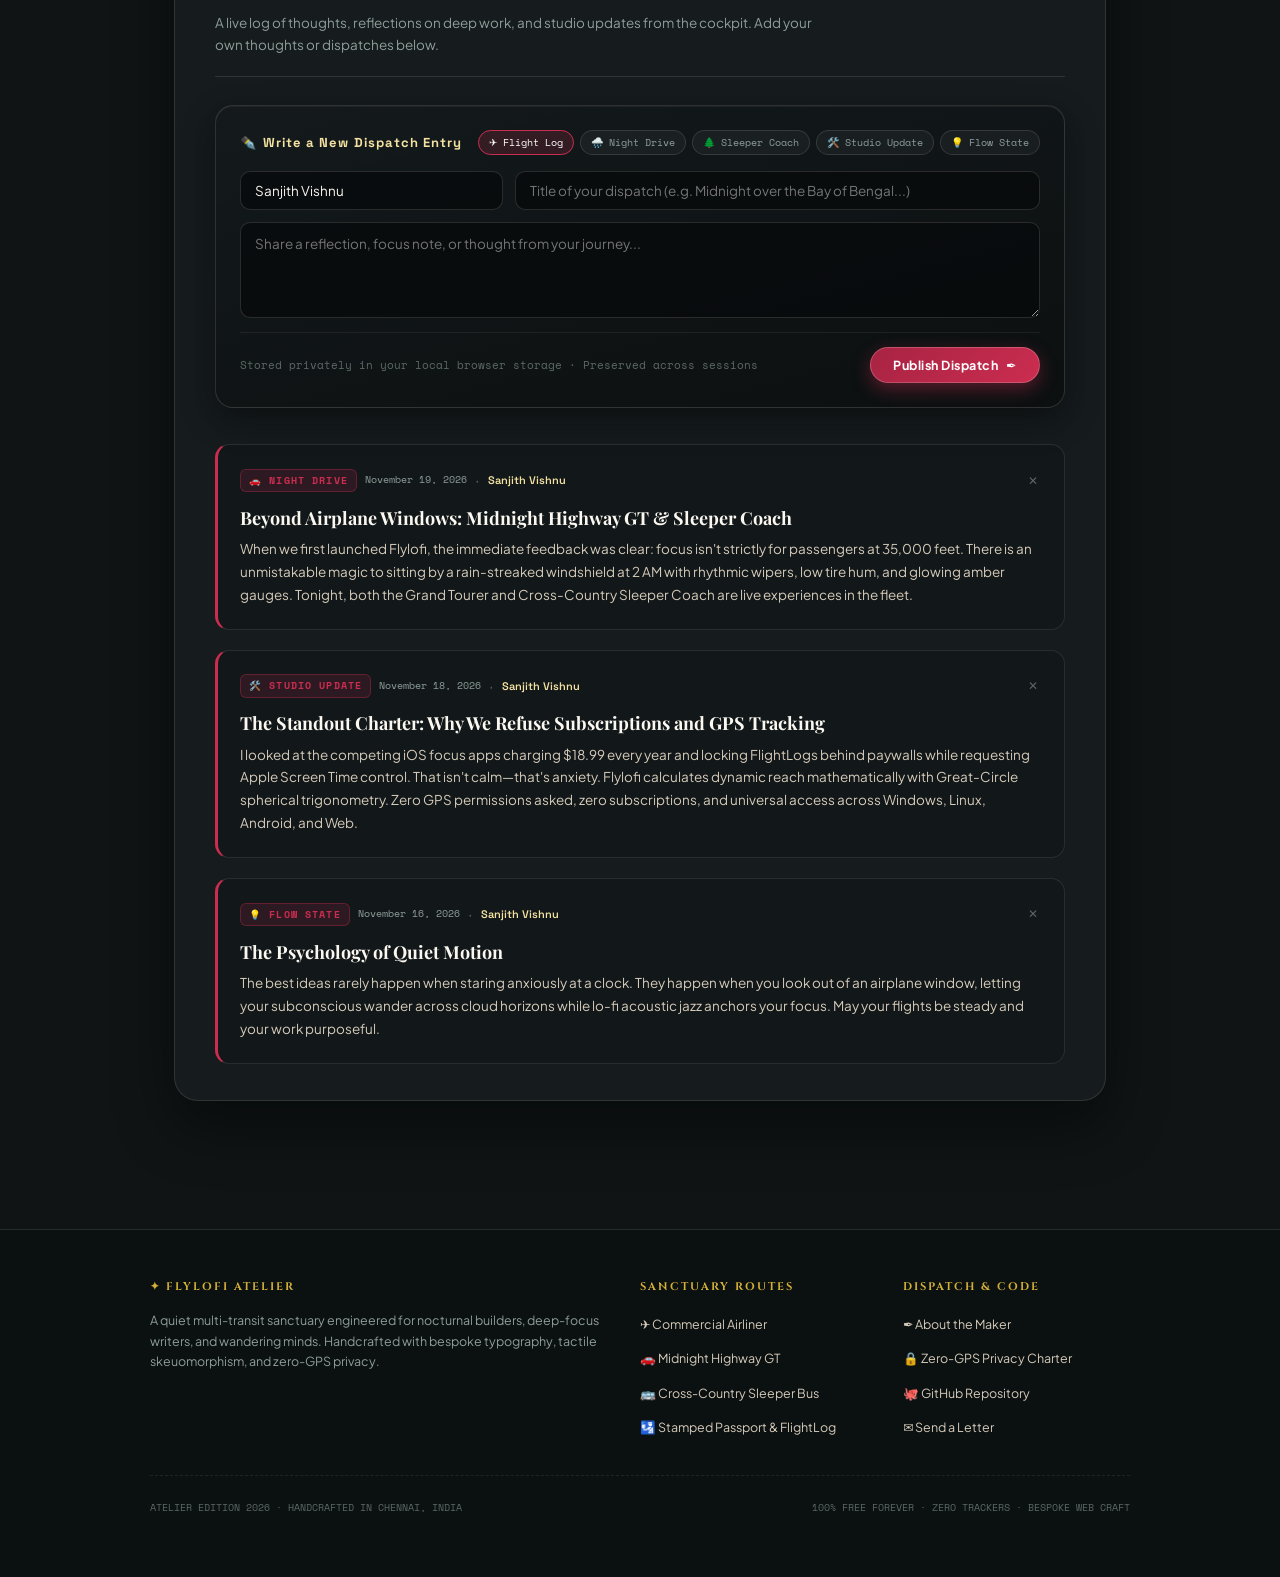
==== commit 641583fa: "Implement Awwwards 'Gradient Gradients' fluid mesh aurora, dynamic cursor spotlights, and metallic t" ====
--- a/focus-flight/about.html
+++ b/focus-flight/about.html
@@ -733,9 +733,81 @@
       from { transform: translateY(20px); opacity: 0; }
       to { transform: translateY(0); opacity: 1; }
     }
+
+    /* Awwwards "Gradient Gradients" Fluid Mesh Aurora */
+    .ambient-gradient-mesh {
+      position: fixed;
+      inset: -25%;
+      width: 150%;
+      height: 150%;
+      overflow: hidden;
+      pointer-events: none;
+      z-index: 0;
+      filter: blur(95px) saturate(145%);
+      opacity: 0.65;
+    }
+    .mesh-orb {
+      position: absolute;
+      border-radius: 50%;
+      mix-blend-mode: screen;
+      will-change: transform;
+    }
+    .mesh-orb-1 {
+      width: 55vw; height: 55vw; top: -10vw; left: 10vw;
+      background: radial-gradient(circle, rgba(203, 45, 80, 0.3) 0%, rgba(168, 35, 66, 0.12) 45%, transparent 70%);
+      animation: orbDrift1 22s ease-in-out infinite alternate;
+    }
+    .mesh-orb-2 {
+      width: 50vw; height: 50vw; top: 32vh; right: -5vw;
+      background: radial-gradient(circle, rgba(28, 55, 60, 0.45) 0%, rgba(18, 36, 40, 0.16) 50%, transparent 70%);
+      animation: orbDrift2 28s ease-in-out infinite alternate;
+    }
+    .mesh-orb-3 {
+      width: 44vw; height: 44vw; bottom: -6vh; left: 24vw;
+      background: radial-gradient(circle, rgba(212, 175, 55, 0.16) 0%, rgba(203, 45, 80, 0.1) 45%, transparent 70%);
+      animation: orbDrift3 25s ease-in-out infinite alternate;
+    }
+    .mesh-orb-4 {
+      width: 36vw; height: 36vw; top: 60vh; left: -5vw;
+      background: radial-gradient(circle, rgba(223, 117, 87, 0.15) 0%, rgba(168, 35, 66, 0.08) 50%, transparent 70%);
+      animation: orbDrift4 20s ease-in-out infinite alternate;
+    }
+    @keyframes orbDrift1 {
+      0% { transform: translate3d(0, 0, 0) scale(1); }
+      50% { transform: translate3d(7vw, 10vh, 0) scale(1.12); }
+      100% { transform: translate3d(-6vw, 5vh, 0) scale(0.96); }
+    }
+    @keyframes orbDrift2 {
+      0% { transform: translate3d(0, 0, 0) scale(1); }
+      50% { transform: translate3d(-9vw, -7vh, 0) scale(1.09); }
+      100% { transform: translate3d(5vw, 8vh, 0) scale(0.94); }
+    }
+    @keyframes orbDrift3 {
+      0% { transform: translate3d(0, 0, 0) scale(1); }
+      50% { transform: translate3d(-5vw, -10vh, 0) scale(1.14); }
+      100% { transform: translate3d(7vw, -4vh, 0) scale(1); }
+    }
+    @keyframes orbDrift4 {
+      0% { transform: translate3d(0, 0, 0) scale(0.92); }
+      50% { transform: translate3d(10vw, -5vh, 0) scale(1.08); }
+      100% { transform: translate3d(-3vw, 7vh, 0) scale(1); }
+    }
+
+    .hero-title, .section-heading h2 {
+      background: linear-gradient(135deg, #ffffff 0%, #fbf8f1 30%, #e2cdb3 65%, #cb2d50 95%) !important;
+      -webkit-background-clip: text !important;
+      -webkit-text-fill-color: transparent !important;
+    }
   </style>
 </head>
 <body>
+  <!-- AWWWARDS FLUID MESH GRADIENT AURORA -->
+  <div class="ambient-gradient-mesh" aria-hidden="true">
+    <div class="mesh-orb mesh-orb-1"></div>
+    <div class="mesh-orb mesh-orb-2"></div>
+    <div class="mesh-orb mesh-orb-3"></div>
+    <div class="mesh-orb mesh-orb-4"></div>
+  </div>
 
   <!-- Top Navigation Bar -->
   <header class="topbar">
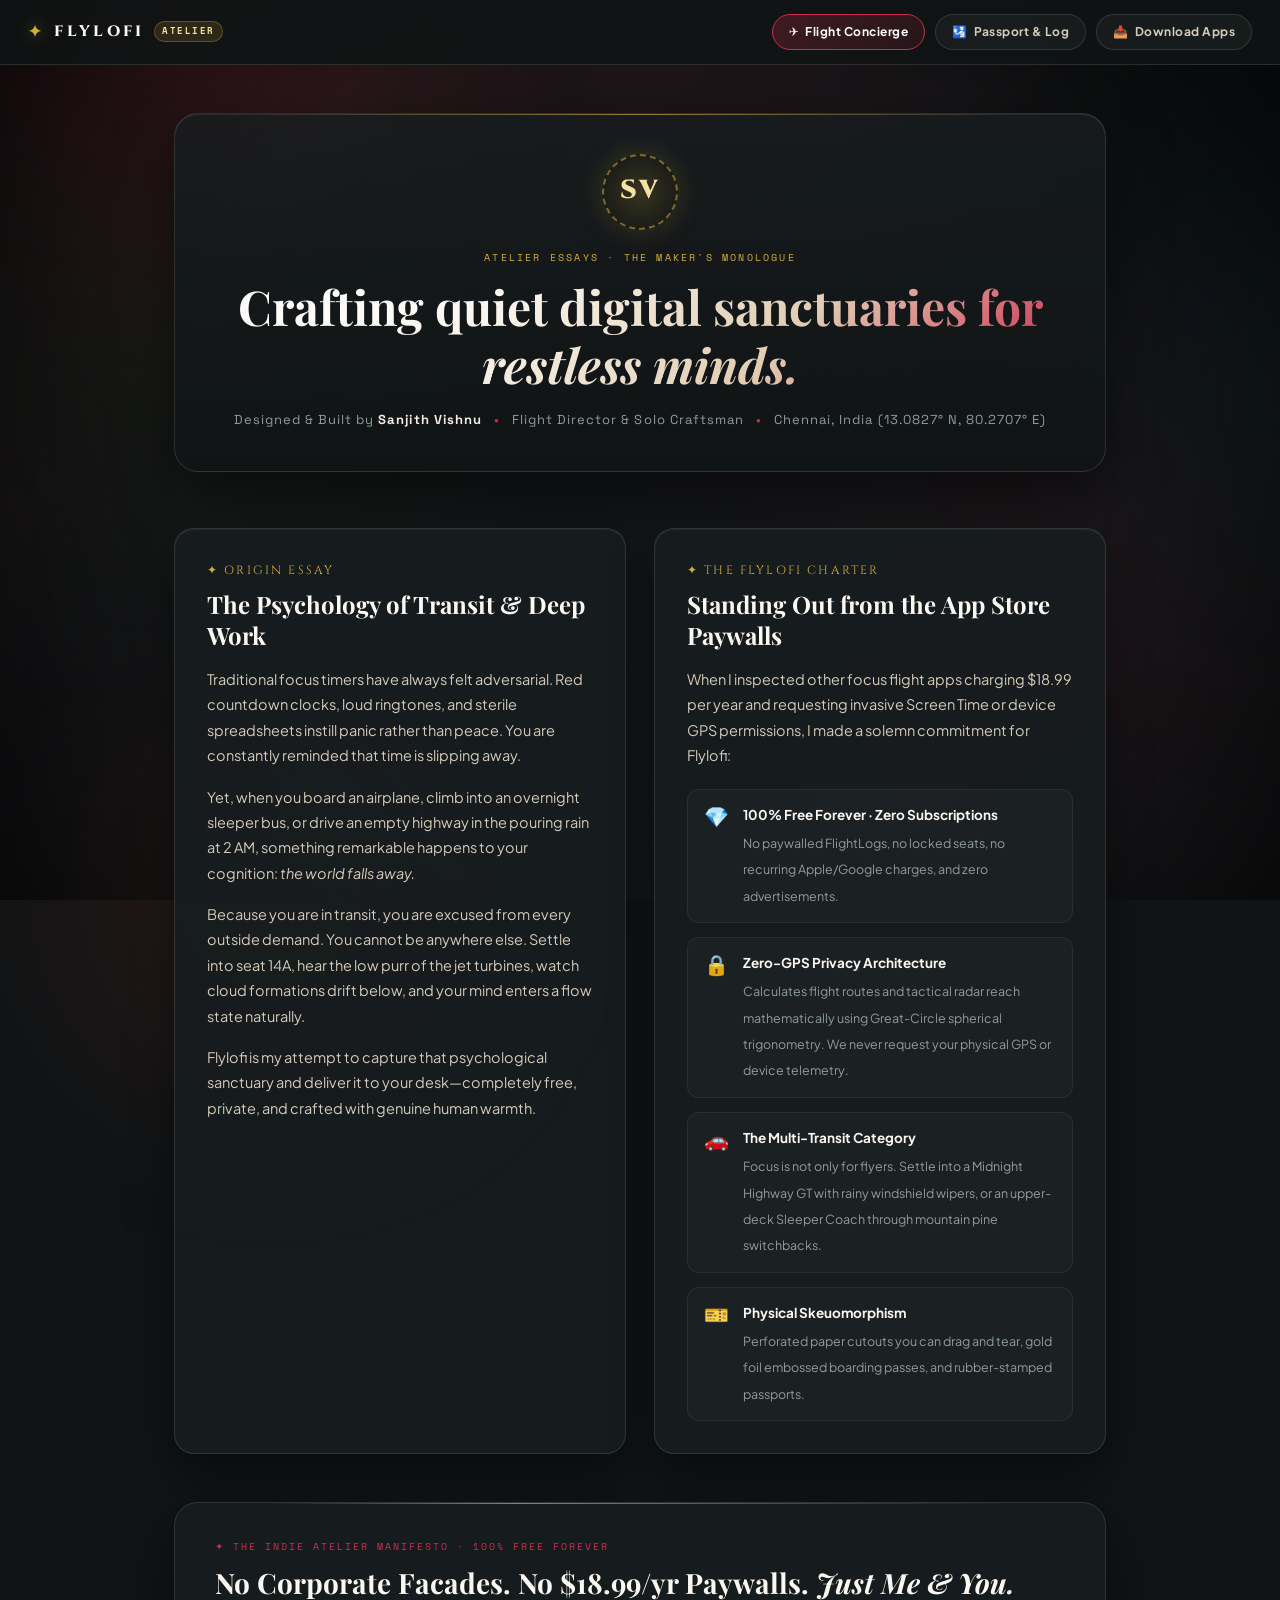
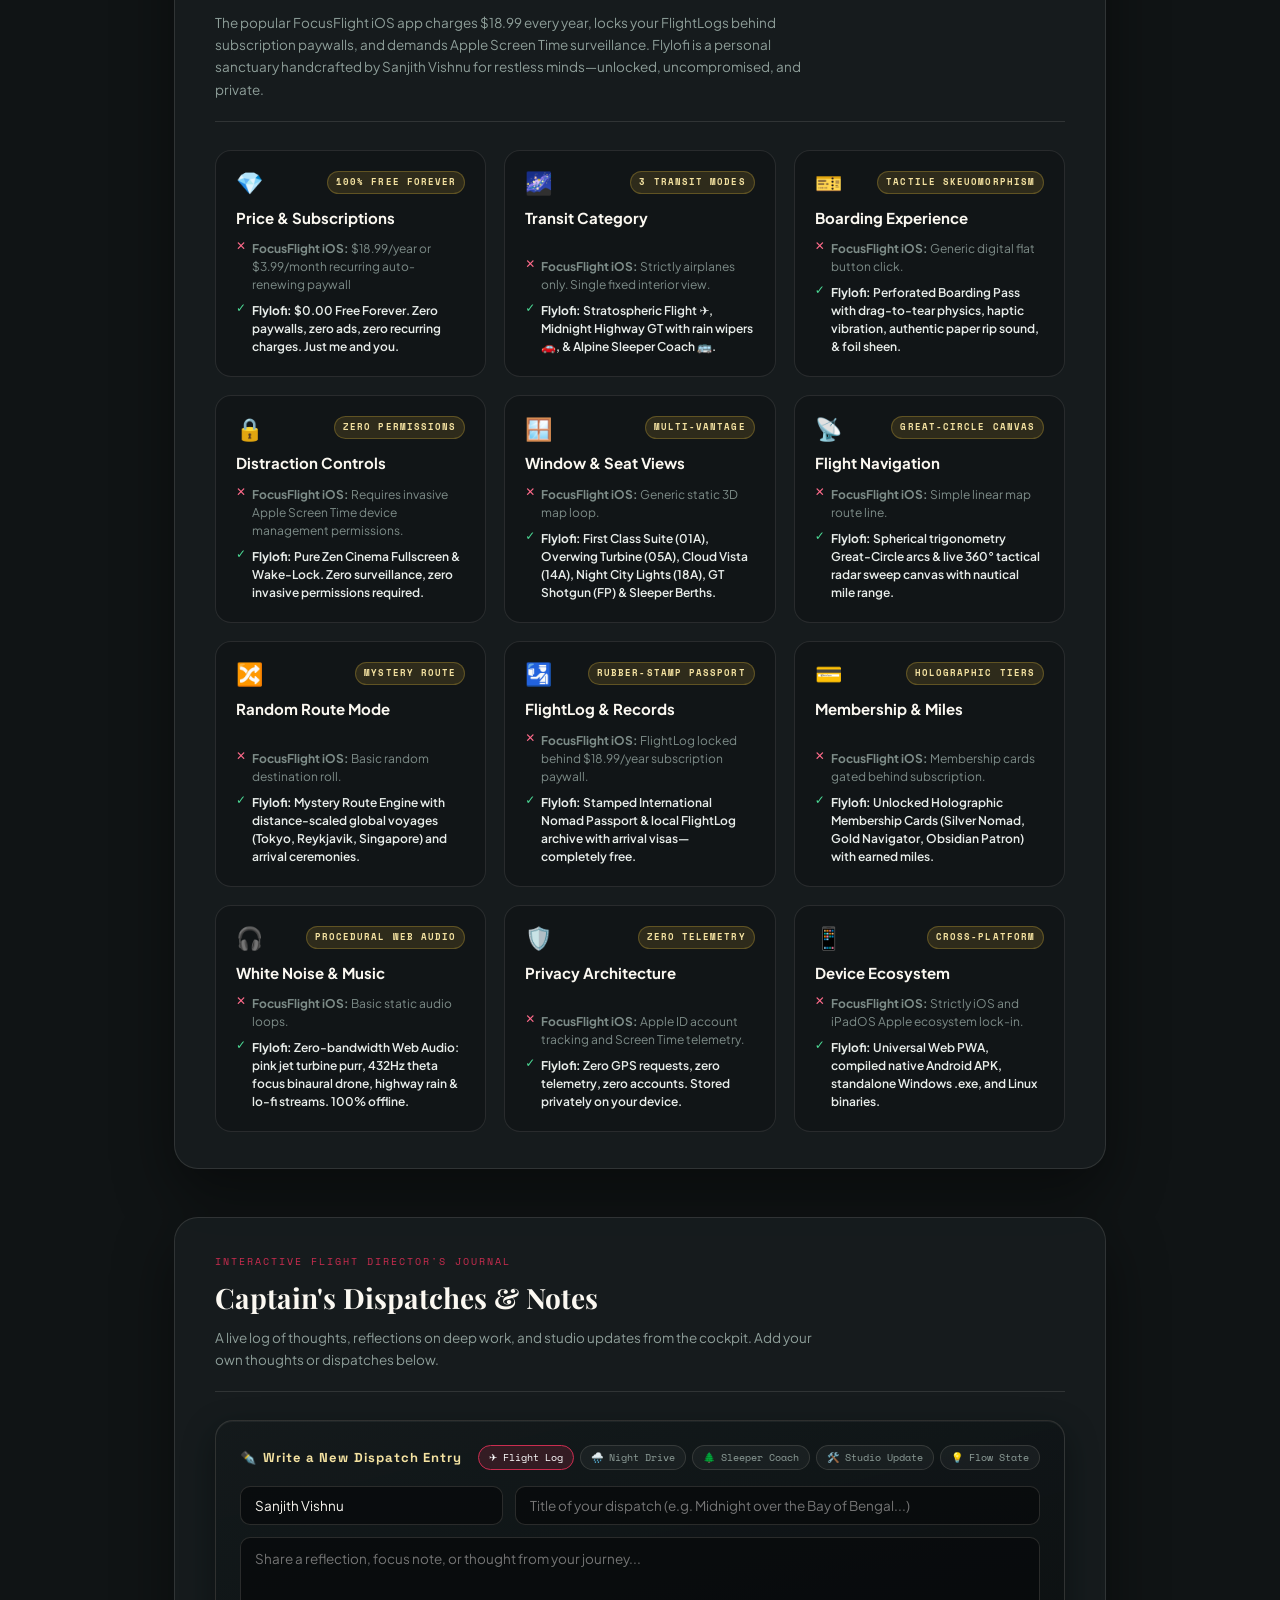
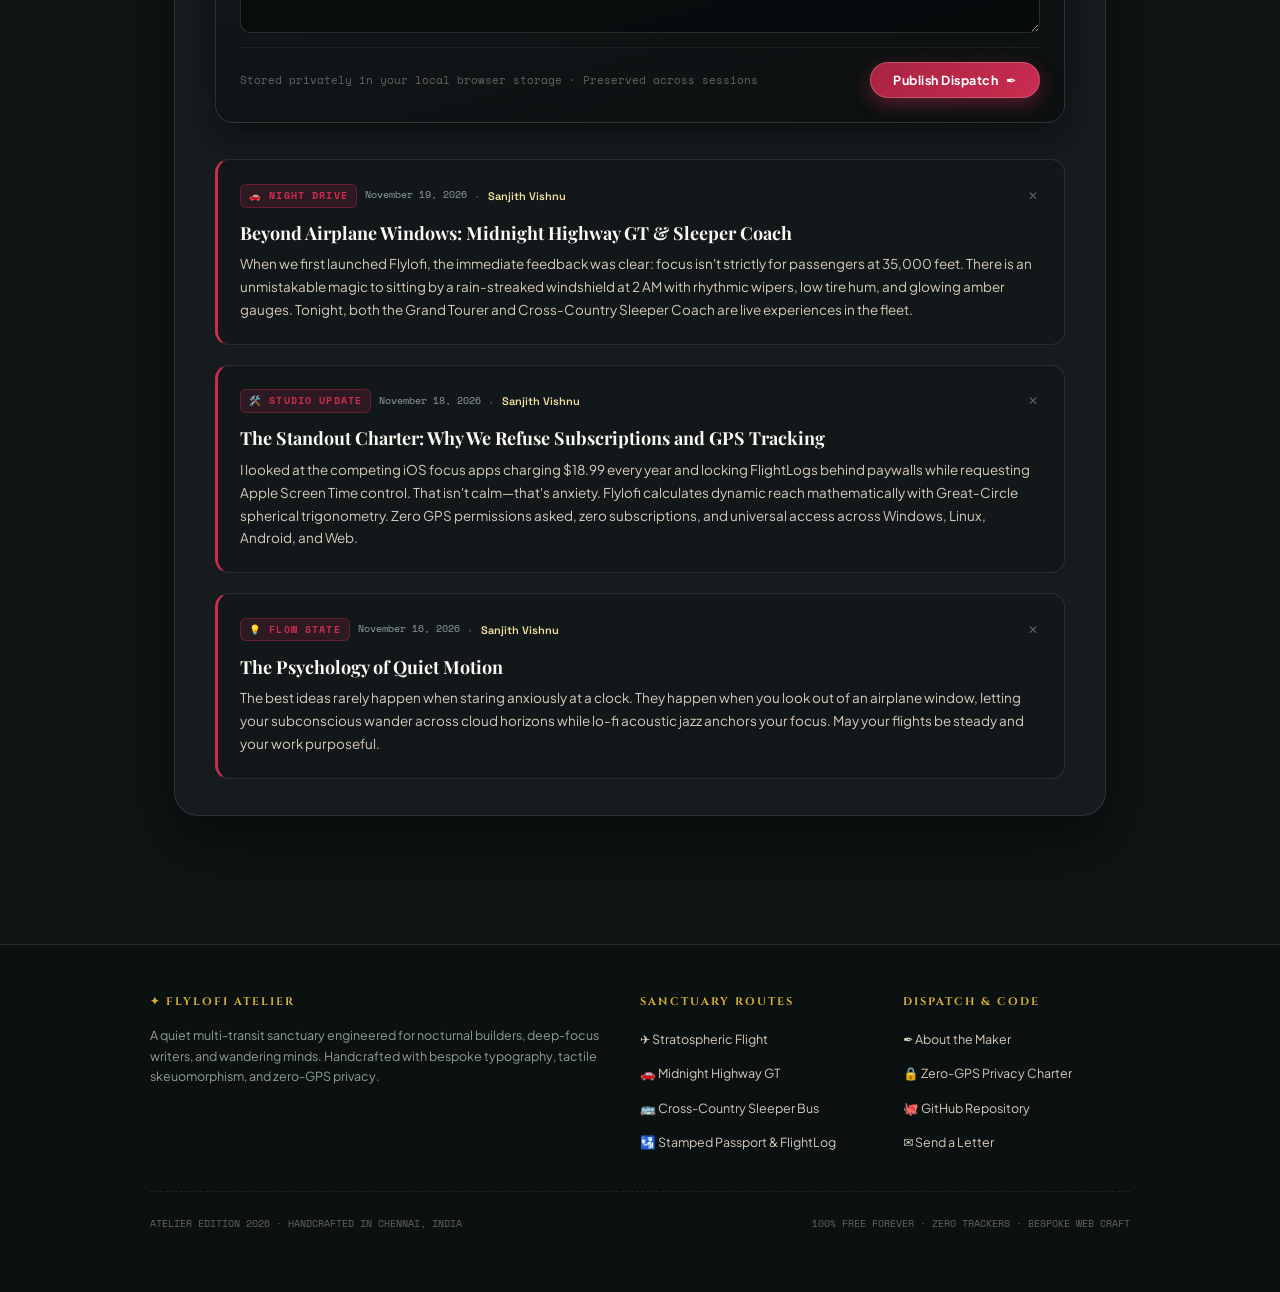
==== commit d8b8ffc9: "feat: complete Awwwards Gradient suite, Standout Manifesto vs FocusFlight (.99/yr), and end corporat" ====
--- a/focus-flight/about.html
+++ b/focus-flight/about.html
@@ -798,7 +798,136 @@
       -webkit-background-clip: text !important;
       -webkit-text-fill-color: transparent !important;
     }
-  </style>
+  
+/* Standout Manifesto 12-Point Grid in About Page */
+.manifesto-about-section {
+  background: var(--bg-card);
+  border: 1px solid var(--border);
+  border-radius: 24px;
+  padding: 36px clamp(20px, 4vw, 40px);
+  box-shadow: 0 24px 60px rgba(0, 0, 0, 0.45);
+  margin-bottom: 48px;
+  position: relative;
+  overflow: hidden;
+}
+
+.manifesto-about-section::before {
+  content: "";
+  position: absolute;
+  top: 0;
+  left: 10%;
+  right: 10%;
+  height: 1px;
+  background: linear-gradient(90deg, transparent, var(--gold), var(--accent-bright), transparent);
+  opacity: 0.7;
+}
+
+.matrix-grid {
+  display: grid;
+  grid-template-columns: repeat(3, 1fr);
+  gap: 18px;
+  margin-top: 24px;
+}
+
+@media (max-width: 860px) {
+  .matrix-grid {
+    grid-template-columns: repeat(2, 1fr);
+  }
+}
+
+@media (max-width: 580px) {
+  .matrix-grid {
+    grid-template-columns: 1fr;
+  }
+}
+
+.matrix-card {
+  background: rgba(16, 21, 23, 0.75);
+  border: 1px solid rgba(214, 206, 194, 0.12);
+  border-radius: 16px;
+  padding: 20px;
+  display: flex;
+  flex-direction: column;
+  transition: all 0.25s cubic-bezier(0.16, 1, 0.3, 1);
+}
+
+.matrix-card:hover {
+  border-color: rgba(203, 45, 80, 0.4);
+  background: rgba(22, 28, 31, 0.92);
+  transform: translateY(-2px);
+  box-shadow: 0 12px 28px rgba(0, 0, 0, 0.4);
+}
+
+.matrix-card-top {
+  display: flex;
+  align-items: center;
+  justify-content: space-between;
+  margin-bottom: 12px;
+}
+
+.matrix-icon {
+  font-size: 22px;
+  line-height: 1;
+}
+
+.matrix-badge-free {
+  font-family: var(--font-mono, monospace);
+  font-size: 9px;
+  font-weight: 800;
+  letter-spacing: 0.12em;
+  padding: 3px 8px;
+  border-radius: 999px;
+  background: rgba(212, 175, 55, 0.15);
+  color: var(--gold-light, #f4e2a1);
+  border: 1px solid rgba(212, 175, 55, 0.3);
+  text-transform: uppercase;
+}
+
+.matrix-title {
+  font-family: var(--font-display, "Plus Jakarta Sans", sans-serif);
+  font-size: 15px;
+  font-weight: 700;
+  color: #fbf8f1;
+  margin-bottom: 10px;
+}
+
+.matrix-comparison {
+  display: flex;
+  flex-direction: column;
+  gap: 8px;
+  font-size: 12px;
+  line-height: 1.5;
+  margin-top: auto;
+}
+
+.comp-row-appstore {
+  color: #7d8c88;
+  display: flex;
+  align-items: flex-start;
+  gap: 6px;
+}
+
+.comp-row-appstore .cross {
+  color: #ff6b8b;
+  font-weight: 800;
+  line-height: 1;
+}
+
+.comp-row-flylofi {
+  color: #e8edea;
+  display: flex;
+  align-items: flex-start;
+  gap: 6px;
+  font-weight: 600;
+}
+
+.comp-row-flylofi .check {
+  color: #4cd995;
+  font-weight: 800;
+  line-height: 1;
+}
+
+</style>
 </head>
 <body>
   <!-- AWWWARDS FLUID MESH GRADIENT AURORA -->
@@ -910,6 +1039,252 @@
     <!-- =========================================================================
          CAPTAIN'S DISPATCH BOARD / POST ABOUT ME
          ========================================================================= -->
+    
+    <!-- =========================================================================
+         THE STANDOUT MANIFESTO: FLYLOFI VS THE $18.99/YR APP STORE MODEL
+         ========================================================================= -->
+    <section class="manifesto-about-section" id="standoutManifesto">
+      <div class="dispatch-head">
+        <div class="dispatch-title-group">
+          <div class="eyebrow">✦ THE INDIE ATELIER MANIFESTO · 100% FREE FOREVER</div>
+          <h2>No Corporate Facades. No $18.99/yr Paywalls. <em>Just Me &amp; You.</em></h2>
+          <p class="dispatch-desc">The popular FocusFlight iOS app charges $18.99 every year, locks your FlightLogs behind subscription paywalls, and demands Apple Screen Time surveillance. Flylofi is a personal sanctuary handcrafted by Sanjith Vishnu for restless minds—unlocked, uncompromised, and private.</p>
+        </div>
+      </div>
+
+      <div class="matrix-grid">
+        
+        <!-- Dimension 1: Price & Paywalls -->
+        <article class="matrix-card">
+          <div class="matrix-card-top">
+            <span class="matrix-icon">💎</span>
+            <span class="matrix-badge-free">100% FREE FOREVER</span>
+          </div>
+          <h3 class="matrix-title">Price &amp; Subscriptions</h3>
+          <div class="matrix-comparison">
+            <div class="comp-row-appstore">
+              <span class="cross">✕</span>
+              <span><strong>FocusFlight iOS:</strong> $18.99/year or $3.99/month recurring auto-renewing paywall</span>
+            </div>
+            <div class="comp-row-flylofi">
+              <span class="check">✓</span>
+              <span><strong>Flylofi:</strong> $0.00 Free Forever. Zero paywalls, zero ads, zero recurring charges. Just me and you.</span>
+            </div>
+          </div>
+        </article>
+
+        <!-- Dimension 2: Multi-Transit Sanctuary -->
+        <article class="matrix-card">
+          <div class="matrix-card-top">
+            <span class="matrix-icon">🌌</span>
+            <span class="matrix-badge-free">3 TRANSIT MODES</span>
+          </div>
+          <h3 class="matrix-title">Transit Category</h3>
+          <div class="matrix-comparison">
+            <div class="comp-row-appstore">
+              <span class="cross">✕</span>
+              <span><strong>FocusFlight iOS:</strong> Strictly airplanes only. Single fixed interior view.</span>
+            </div>
+            <div class="comp-row-flylofi">
+              <span class="check">✓</span>
+              <span><strong>Flylofi:</strong> Stratospheric Flight ✈, Midnight Highway GT with rain wipers 🚗, &amp; Alpine Sleeper Coach 🚌.</span>
+            </div>
+          </div>
+        </article>
+
+        <!-- Dimension 3: Physical Boarding Ritual -->
+        <article class="matrix-card">
+          <div class="matrix-card-top">
+            <span class="matrix-icon">🎫</span>
+            <span class="matrix-badge-free">TACTILE SKEUOMORPHISM</span>
+          </div>
+          <h3 class="matrix-title">Boarding Experience</h3>
+          <div class="matrix-comparison">
+            <div class="comp-row-appstore">
+              <span class="cross">✕</span>
+              <span><strong>FocusFlight iOS:</strong> Generic digital flat button click.</span>
+            </div>
+            <div class="comp-row-flylofi">
+              <span class="check">✓</span>
+              <span><strong>Flylofi:</strong> Perforated Boarding Pass with drag-to-tear physics, haptic vibration, authentic paper rip sound, &amp; foil sheen.</span>
+            </div>
+          </div>
+        </article>
+
+        <!-- Dimension 4: Distraction Shield & Privacy -->
+        <article class="matrix-card">
+          <div class="matrix-card-top">
+            <span class="matrix-icon">🔒</span>
+            <span class="matrix-badge-free">ZERO PERMISSIONS</span>
+          </div>
+          <h3 class="matrix-title">Distraction Controls</h3>
+          <div class="matrix-comparison">
+            <div class="comp-row-appstore">
+              <span class="cross">✕</span>
+              <span><strong>FocusFlight iOS:</strong> Requires invasive Apple Screen Time device management permissions.</span>
+            </div>
+            <div class="comp-row-flylofi">
+              <span class="check">✓</span>
+              <span><strong>Flylofi:</strong> Pure Zen Cinema Fullscreen &amp; Wake-Lock. Zero surveillance, zero invasive permissions required.</span>
+            </div>
+          </div>
+        </article>
+
+        <!-- Dimension 5: Cabin Vantage Points -->
+        <article class="matrix-card">
+          <div class="matrix-card-top">
+            <span class="matrix-icon">🪟</span>
+            <span class="matrix-badge-free">MULTI-VANTAGE</span>
+          </div>
+          <h3 class="matrix-title">Window &amp; Seat Views</h3>
+          <div class="matrix-comparison">
+            <div class="comp-row-appstore">
+              <span class="cross">✕</span>
+              <span><strong>FocusFlight iOS:</strong> Generic static 3D map loop.</span>
+            </div>
+            <div class="comp-row-flylofi">
+              <span class="check">✓</span>
+              <span><strong>Flylofi:</strong> First Class Suite (01A), Overwing Turbine (05A), Cloud Vista (14A), Night City Lights (18A), GT Shotgun (FP) &amp; Sleeper Berths.</span>
+            </div>
+          </div>
+        </article>
+
+        <!-- Dimension 6: Avionics & Tactical Radar -->
+        <article class="matrix-card">
+          <div class="matrix-card-top">
+            <span class="matrix-icon">📡</span>
+            <span class="matrix-badge-free">GREAT-CIRCLE CANVAS</span>
+          </div>
+          <h3 class="matrix-title">Flight Navigation</h3>
+          <div class="matrix-comparison">
+            <div class="comp-row-appstore">
+              <span class="cross">✕</span>
+              <span><strong>FocusFlight iOS:</strong> Simple linear map route line.</span>
+            </div>
+            <div class="comp-row-flylofi">
+              <span class="check">✓</span>
+              <span><strong>Flylofi:</strong> Spherical trigonometry Great-Circle arcs &amp; live 360° tactical radar sweep canvas with nautical mile range.</span>
+            </div>
+          </div>
+        </article>
+
+        <!-- Dimension 7: Spontaneous Discovery -->
+        <article class="matrix-card">
+          <div class="matrix-card-top">
+            <span class="matrix-icon">🔀</span>
+            <span class="matrix-badge-free">MYSTERY ROUTE</span>
+          </div>
+          <h3 class="matrix-title">Random Route Mode</h3>
+          <div class="matrix-comparison">
+            <div class="comp-row-appstore">
+              <span class="cross">✕</span>
+              <span><strong>FocusFlight iOS:</strong> Basic random destination roll.</span>
+            </div>
+            <div class="comp-row-flylofi">
+              <span class="check">✓</span>
+              <span><strong>Flylofi:</strong> Mystery Route Engine with distance-scaled global voyages (Tokyo, Reykjavik, Singapore) and arrival ceremonies.</span>
+            </div>
+          </div>
+        </article>
+
+        <!-- Dimension 8: FlightLog & Passport -->
+        <article class="matrix-card">
+          <div class="matrix-card-top">
+            <span class="matrix-icon">🛂</span>
+            <span class="matrix-badge-free">RUBBER-STAMP PASSPORT</span>
+          </div>
+          <h3 class="matrix-title">FlightLog &amp; Records</h3>
+          <div class="matrix-comparison">
+            <div class="comp-row-appstore">
+              <span class="cross">✕</span>
+              <span><strong>FocusFlight iOS:</strong> FlightLog locked behind $18.99/year subscription paywall.</span>
+            </div>
+            <div class="comp-row-flylofi">
+              <span class="check">✓</span>
+              <span><strong>Flylofi:</strong> Stamped International Nomad Passport &amp; local FlightLog archive with arrival visas—completely free.</span>
+            </div>
+          </div>
+        </article>
+
+        <!-- Dimension 9: Membership Progression -->
+        <article class="matrix-card">
+          <div class="matrix-card-top">
+            <span class="matrix-icon">💳</span>
+            <span class="matrix-badge-free">HOLOGRAPHIC TIERS</span>
+          </div>
+          <h3 class="matrix-title">Membership &amp; Miles</h3>
+          <div class="matrix-comparison">
+            <div class="comp-row-appstore">
+              <span class="cross">✕</span>
+              <span><strong>FocusFlight iOS:</strong> Membership cards gated behind subscription.</span>
+            </div>
+            <div class="comp-row-flylofi">
+              <span class="check">✓</span>
+              <span><strong>Flylofi:</strong> Unlocked Holographic Membership Cards (Silver Nomad, Gold Navigator, Obsidian Patron) with earned miles.</span>
+            </div>
+          </div>
+        </article>
+
+        <!-- Dimension 10: Acoustic Sanctuary -->
+        <article class="matrix-card">
+          <div class="matrix-card-top">
+            <span class="matrix-icon">🎧</span>
+            <span class="matrix-badge-free">PROCEDURAL WEB AUDIO</span>
+          </div>
+          <h3 class="matrix-title">White Noise &amp; Music</h3>
+          <div class="matrix-comparison">
+            <div class="comp-row-appstore">
+              <span class="cross">✕</span>
+              <span><strong>FocusFlight iOS:</strong> Basic static audio loops.</span>
+            </div>
+            <div class="comp-row-flylofi">
+              <span class="check">✓</span>
+              <span><strong>Flylofi:</strong> Zero-bandwidth Web Audio: pink jet turbine purr, 432Hz theta focus binaural drone, highway rain &amp; lo-fi streams. 100% offline.</span>
+            </div>
+          </div>
+        </article>
+
+        <!-- Dimension 11: Zero-GPS Architecture -->
+        <article class="matrix-card">
+          <div class="matrix-card-top">
+            <span class="matrix-icon">🛡️</span>
+            <span class="matrix-badge-free">ZERO TELEMETRY</span>
+          </div>
+          <h3 class="matrix-title">Privacy Architecture</h3>
+          <div class="matrix-comparison">
+            <div class="comp-row-appstore">
+              <span class="cross">✕</span>
+              <span><strong>FocusFlight iOS:</strong> Apple ID account tracking and Screen Time telemetry.</span>
+            </div>
+            <div class="comp-row-flylofi">
+              <span class="check">✓</span>
+              <span><strong>Flylofi:</strong> Zero GPS requests, zero telemetry, zero accounts. Stored privately on your device.</span>
+            </div>
+          </div>
+        </article>
+
+        <!-- Dimension 12: Universal Platform Freedom -->
+        <article class="matrix-card">
+          <div class="matrix-card-top">
+            <span class="matrix-icon">📱</span>
+            <span class="matrix-badge-free">CROSS-PLATFORM</span>
+          </div>
+          <h3 class="matrix-title">Device Ecosystem</h3>
+          <div class="matrix-comparison">
+            <div class="comp-row-appstore">
+              <span class="cross">✕</span>
+              <span><strong>FocusFlight iOS:</strong> Strictly iOS and iPadOS Apple ecosystem lock-in.</span>
+            </div>
+            <div class="comp-row-flylofi">
+              <span class="check">✓</span>
+              <span><strong>Flylofi:</strong> Universal Web PWA, compiled native Android APK, standalone Windows .exe, and Linux binaries.</span>
+            </div>
+          </div>
+        </article>
+
+      </div>
+    </section>
+
     <section class="dispatch-section">
       <div class="dispatch-head">
         <div class="dispatch-title-group">
@@ -971,7 +1346,7 @@
       <div class="footer-col">
         <h4>SANCTUARY ROUTES</h4>
         <ul class="footer-links">
-          <li><a href="index.html">✈ Commercial Airliner</a></li>
+          <li><a href="index.html">✈ Stratospheric Flight</a></li>
           <li><a href="index.html?mode=car">🚗 Midnight Highway GT</a></li>
           <li><a href="index.html?mode=bus">🚌 Cross-Country Sleeper Bus</a></li>
           <li><a href="index.html#passport">🛂 Stamped Passport &amp; FlightLog</a></li>
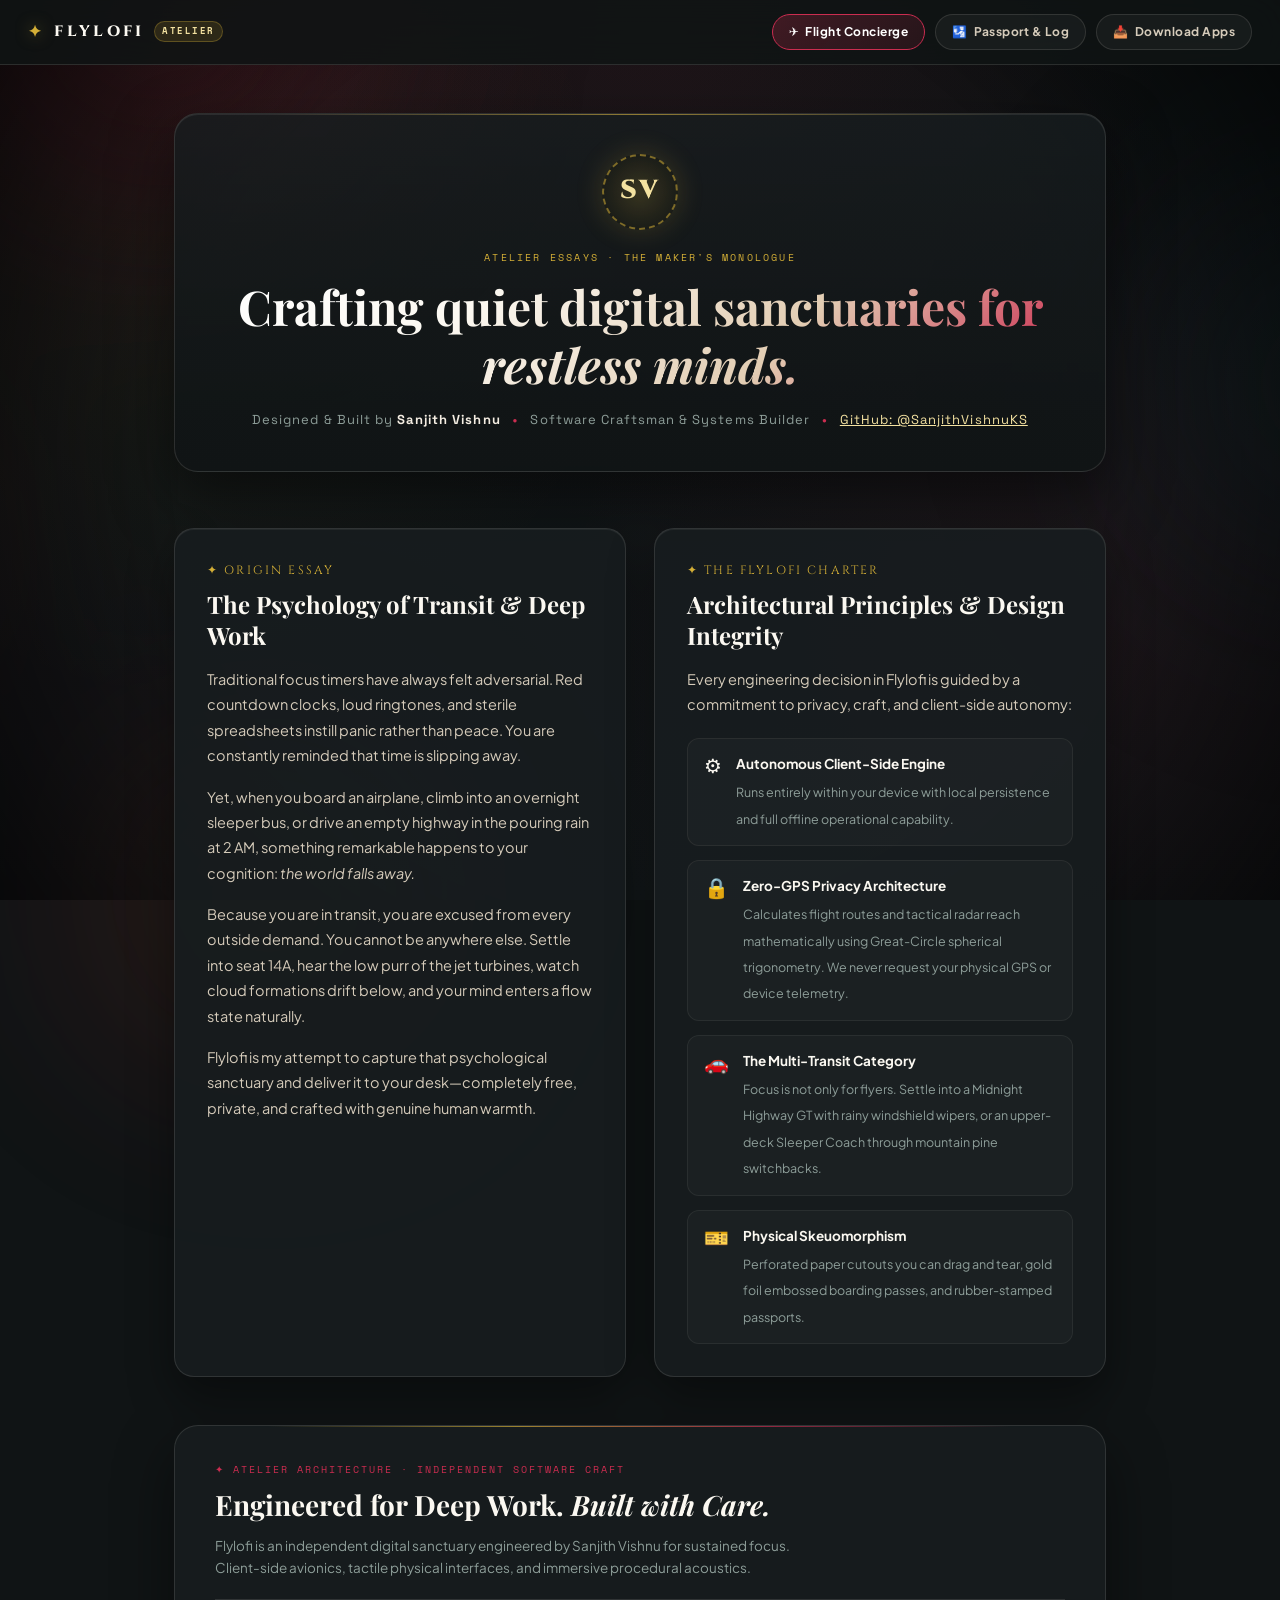
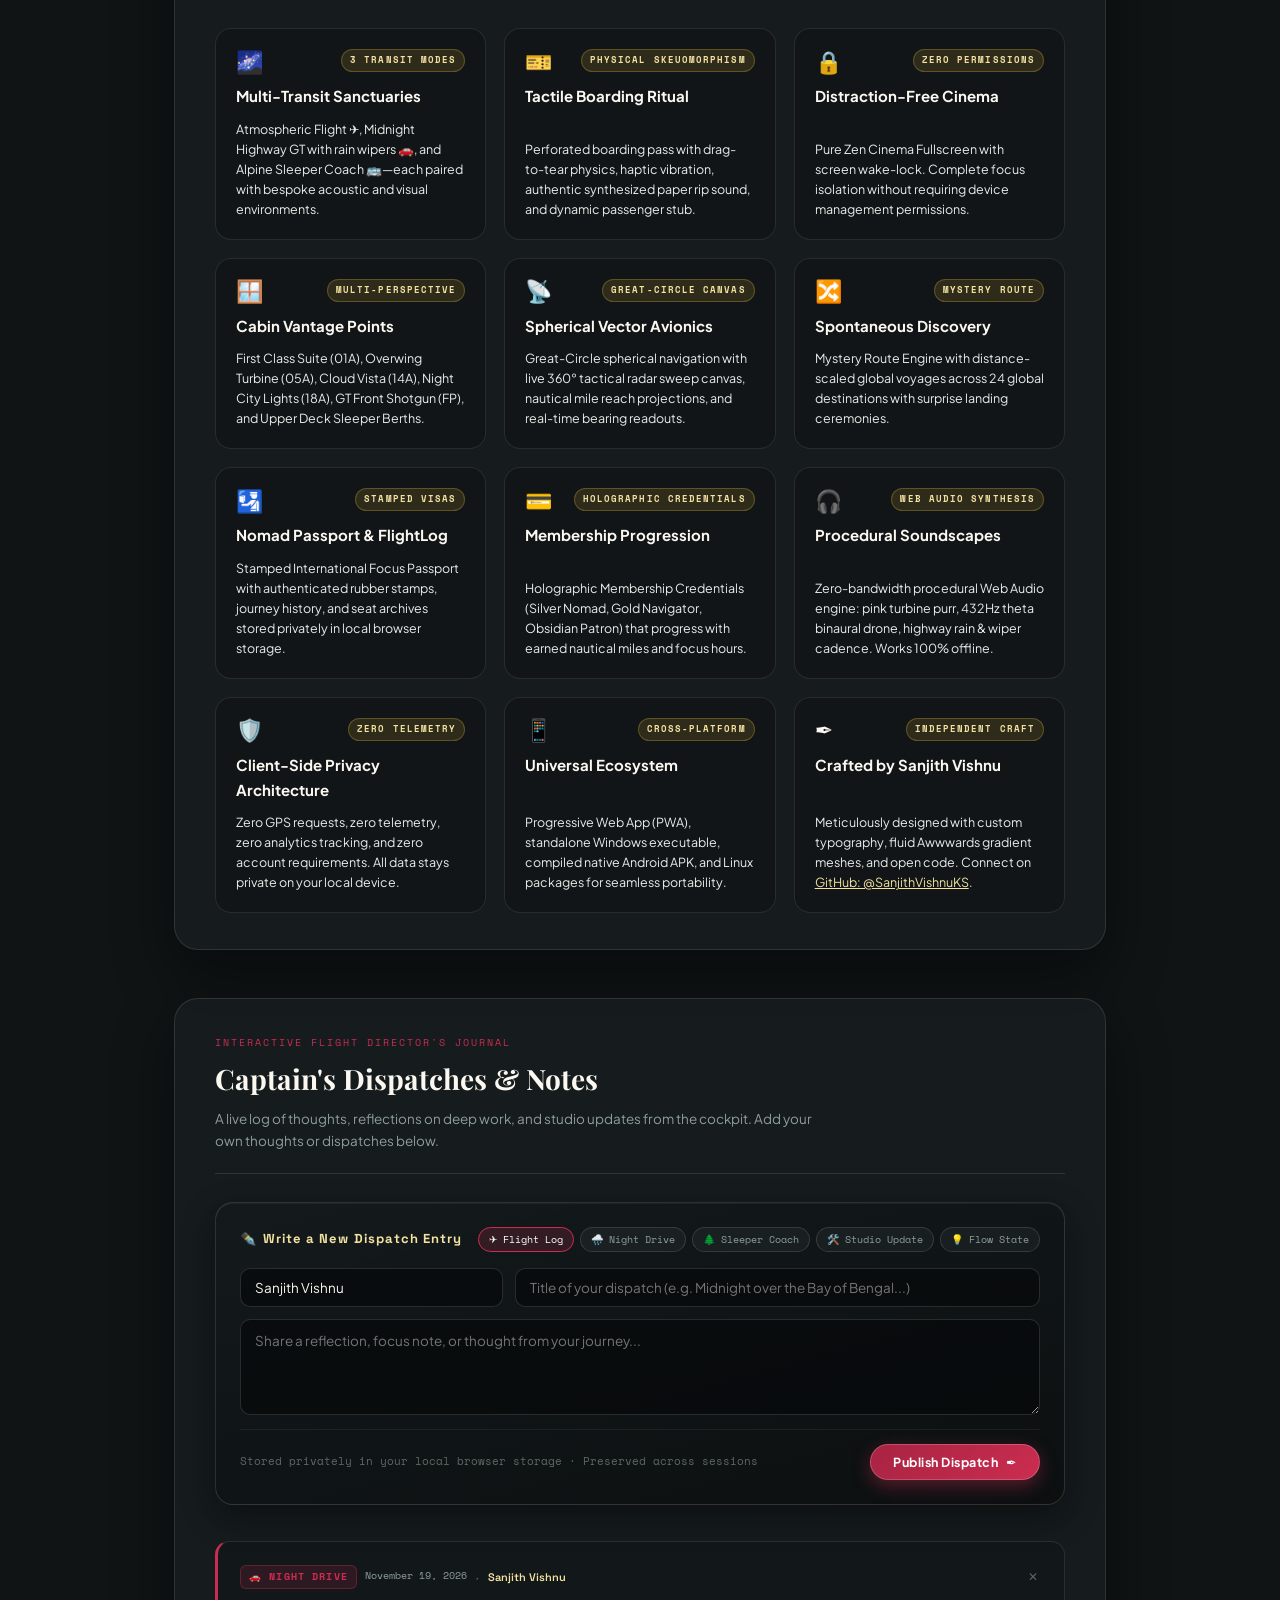
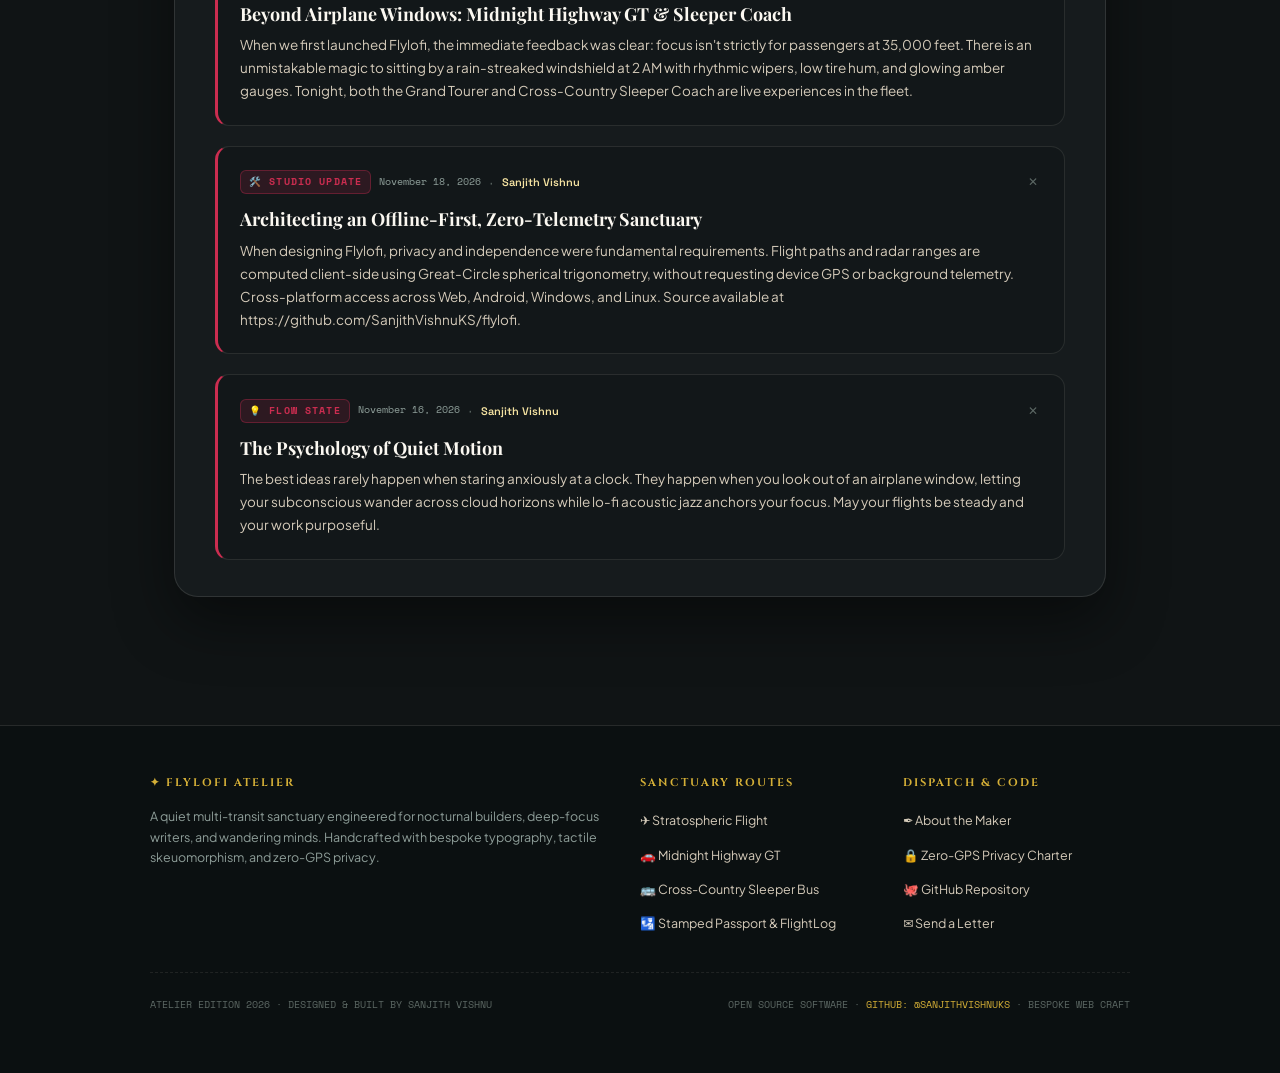
==== commit e2ca6552: "fix: remove competitor comparisons, protect personal privacy, add professional GitHub profile, and e" ====
--- a/focus-flight/about.html
+++ b/focus-flight/about.html
@@ -975,9 +975,11 @@
       <div class="hero-byline">
         <span>Designed &amp; Built by <strong>Sanjith Vishnu</strong></span>
         <span class="byline-dot">●</span>
-        <span>Flight Director &amp; Solo Craftsman</span>
+        <span>Software Craftsman &amp; Systems Builder</span>
         <span class="byline-dot">●</span>
-        <span>Chennai, India (13.0827° N, 80.2707° E)</span>
+        <a href="https://github.com/SanjithVishnuKS" target="_blank" rel="noopener" style="color:var(--gold-light);text-decoration:underline;display:inline-flex;align-items:center;gap:4px">
+          <span>GitHub: @SanjithVishnuKS</span>
+        </a>
       </div>
     </section>
 
@@ -998,16 +1000,16 @@
       <!-- Card 2: The Non-Negotiable Charter -->
       <article class="atelier-card">
         <div class="card-crest">✦ THE FLYLOFI CHARTER</div>
-        <h2 class="card-title">Standing Out from the App Store Paywalls</h2>
+        <h2 class="card-title">Architectural Principles &amp; Design Integrity</h2>
         <div class="card-body">
-          <p>When I inspected other focus flight apps charging $18.99 per year and requesting invasive Screen Time or device GPS permissions, I made a solemn commitment for Flylofi:</p>
+          <p>Every engineering decision in Flylofi is guided by a commitment to privacy, craft, and client-side autonomy:</p>
           
           <ul class="charter-list">
             <li class="charter-item">
-              <span class="charter-icon">💎</span>
+              <span class="charter-icon">⚙️</span>
               <div class="charter-text">
-                <strong>100% Free Forever · Zero Subscriptions</strong>
-                <span>No paywalled FlightLogs, no locked seats, no recurring Apple/Google charges, and zero advertisements.</span>
+                <strong>Autonomous Client-Side Engine</strong>
+                <span>Runs entirely within your device with local persistence and full offline operational capability.</span>
               </div>
             </li>
             <li class="charter-item">
@@ -1037,248 +1039,160 @@
     </div>
 
     <!-- =========================================================================
-         CAPTAIN'S DISPATCH BOARD / POST ABOUT ME
-         ========================================================================= -->
-    
-    <!-- =========================================================================
-         THE STANDOUT MANIFESTO: FLYLOFI VS THE $18.99/YR APP STORE MODEL
+         ATELIER ARCHITECTURE: CORE ENGINEERING & DESIGN PILLARS
          ========================================================================= -->
     <section class="manifesto-about-section" id="standoutManifesto">
       <div class="dispatch-head">
         <div class="dispatch-title-group">
-          <div class="eyebrow">✦ THE INDIE ATELIER MANIFESTO · 100% FREE FOREVER</div>
-          <h2>No Corporate Facades. No $18.99/yr Paywalls. <em>Just Me &amp; You.</em></h2>
-          <p class="dispatch-desc">The popular FocusFlight iOS app charges $18.99 every year, locks your FlightLogs behind subscription paywalls, and demands Apple Screen Time surveillance. Flylofi is a personal sanctuary handcrafted by Sanjith Vishnu for restless minds—unlocked, uncompromised, and private.</p>
+          <div class="eyebrow">✦ ATELIER ARCHITECTURE · INDEPENDENT SOFTWARE CRAFT</div>
+          <h2>Engineered for Deep Work. <em>Built with Care.</em></h2>
+          <p class="dispatch-desc">Flylofi is an independent digital sanctuary engineered by Sanjith Vishnu for sustained focus. Client-side avionics, tactile physical interfaces, and immersive procedural acoustics.</p>
         </div>
       </div>
 
       <div class="matrix-grid">
         
-        <!-- Dimension 1: Price & Paywalls -->
-        <article class="matrix-card">
-          <div class="matrix-card-top">
-            <span class="matrix-icon">💎</span>
-            <span class="matrix-badge-free">100% FREE FOREVER</span>
-          </div>
-          <h3 class="matrix-title">Price &amp; Subscriptions</h3>
-          <div class="matrix-comparison">
-            <div class="comp-row-appstore">
-              <span class="cross">✕</span>
-              <span><strong>FocusFlight iOS:</strong> $18.99/year or $3.99/month recurring auto-renewing paywall</span>
-            </div>
-            <div class="comp-row-flylofi">
-              <span class="check">✓</span>
-              <span><strong>Flylofi:</strong> $0.00 Free Forever. Zero paywalls, zero ads, zero recurring charges. Just me and you.</span>
-            </div>
-          </div>
-        </article>
-
-        <!-- Dimension 2: Multi-Transit Sanctuary -->
+        <!-- Pillar 1: Multi-Transit Sanctuary -->
         <article class="matrix-card">
           <div class="matrix-card-top">
             <span class="matrix-icon">🌌</span>
             <span class="matrix-badge-free">3 TRANSIT MODES</span>
           </div>
-          <h3 class="matrix-title">Transit Category</h3>
+          <h3 class="matrix-title">Multi-Transit Sanctuaries</h3>
           <div class="matrix-comparison">
-            <div class="comp-row-appstore">
-              <span class="cross">✕</span>
-              <span><strong>FocusFlight iOS:</strong> Strictly airplanes only. Single fixed interior view.</span>
-            </div>
-            <div class="comp-row-flylofi">
-              <span class="check">✓</span>
-              <span><strong>Flylofi:</strong> Stratospheric Flight ✈, Midnight Highway GT with rain wipers 🚗, &amp; Alpine Sleeper Coach 🚌.</span>
-            </div>
+            <p style="color:#e8edea;font-size:12.5px;line-height:1.6">Atmospheric Flight ✈, Midnight Highway GT with rain wipers 🚗, and Alpine Sleeper Coach 🚌—each paired with bespoke acoustic and visual environments.</p>
           </div>
         </article>
 
-        <!-- Dimension 3: Physical Boarding Ritual -->
+        <!-- Pillar 2: Physical Skeuomorphism -->
         <article class="matrix-card">
           <div class="matrix-card-top">
             <span class="matrix-icon">🎫</span>
-            <span class="matrix-badge-free">TACTILE SKEUOMORPHISM</span>
-          </div>
-          <h3 class="matrix-title">Boarding Experience</h3>
+            <span class="matrix-badge-free">PHYSICAL SKEUOMORPHISM</span>
+          </div>
+          <h3 class="matrix-title">Tactile Boarding Ritual</h3>
           <div class="matrix-comparison">
-            <div class="comp-row-appstore">
-              <span class="cross">✕</span>
-              <span><strong>FocusFlight iOS:</strong> Generic digital flat button click.</span>
-            </div>
-            <div class="comp-row-flylofi">
-              <span class="check">✓</span>
-              <span><strong>Flylofi:</strong> Perforated Boarding Pass with drag-to-tear physics, haptic vibration, authentic paper rip sound, &amp; foil sheen.</span>
-            </div>
+            <p style="color:#e8edea;font-size:12.5px;line-height:1.6">Perforated boarding pass with drag-to-tear physics, haptic vibration, authentic synthesized paper rip sound, and dynamic passenger stub.</p>
           </div>
         </article>
 
-        <!-- Dimension 4: Distraction Shield & Privacy -->
+        <!-- Pillar 3: Distraction-Free Shield -->
         <article class="matrix-card">
           <div class="matrix-card-top">
             <span class="matrix-icon">🔒</span>
             <span class="matrix-badge-free">ZERO PERMISSIONS</span>
           </div>
-          <h3 class="matrix-title">Distraction Controls</h3>
+          <h3 class="matrix-title">Distraction-Free Cinema</h3>
           <div class="matrix-comparison">
-            <div class="comp-row-appstore">
-              <span class="cross">✕</span>
-              <span><strong>FocusFlight iOS:</strong> Requires invasive Apple Screen Time device management permissions.</span>
-            </div>
-            <div class="comp-row-flylofi">
-              <span class="check">✓</span>
-              <span><strong>Flylofi:</strong> Pure Zen Cinema Fullscreen &amp; Wake-Lock. Zero surveillance, zero invasive permissions required.</span>
-            </div>
+            <p style="color:#e8edea;font-size:12.5px;line-height:1.6">Pure Zen Cinema Fullscreen with screen wake-lock. Complete focus isolation without requiring device management permissions.</p>
           </div>
         </article>
 
-        <!-- Dimension 5: Cabin Vantage Points -->
+        <!-- Pillar 4: Multi-Vantage Cabins -->
         <article class="matrix-card">
           <div class="matrix-card-top">
             <span class="matrix-icon">🪟</span>
-            <span class="matrix-badge-free">MULTI-VANTAGE</span>
-          </div>
-          <h3 class="matrix-title">Window &amp; Seat Views</h3>
+            <span class="matrix-badge-free">MULTI-PERSPECTIVE</span>
+          </div>
+          <h3 class="matrix-title">Cabin Vantage Points</h3>
           <div class="matrix-comparison">
-            <div class="comp-row-appstore">
-              <span class="cross">✕</span>
-              <span><strong>FocusFlight iOS:</strong> Generic static 3D map loop.</span>
-            </div>
-            <div class="comp-row-flylofi">
-              <span class="check">✓</span>
-              <span><strong>Flylofi:</strong> First Class Suite (01A), Overwing Turbine (05A), Cloud Vista (14A), Night City Lights (18A), GT Shotgun (FP) &amp; Sleeper Berths.</span>
-            </div>
+            <p style="color:#e8edea;font-size:12.5px;line-height:1.6">First Class Suite (01A), Overwing Turbine (05A), Cloud Vista (14A), Night City Lights (18A), GT Front Shotgun (FP), and Upper Deck Sleeper Berths.</p>
           </div>
         </article>
 
-        <!-- Dimension 6: Avionics & Tactical Radar -->
+        <!-- Pillar 5: Spherical Avionics -->
         <article class="matrix-card">
           <div class="matrix-card-top">
             <span class="matrix-icon">📡</span>
             <span class="matrix-badge-free">GREAT-CIRCLE CANVAS</span>
           </div>
-          <h3 class="matrix-title">Flight Navigation</h3>
+          <h3 class="matrix-title">Spherical Vector Avionics</h3>
           <div class="matrix-comparison">
-            <div class="comp-row-appstore">
-              <span class="cross">✕</span>
-              <span><strong>FocusFlight iOS:</strong> Simple linear map route line.</span>
-            </div>
-            <div class="comp-row-flylofi">
-              <span class="check">✓</span>
-              <span><strong>Flylofi:</strong> Spherical trigonometry Great-Circle arcs &amp; live 360° tactical radar sweep canvas with nautical mile range.</span>
-            </div>
+            <p style="color:#e8edea;font-size:12.5px;line-height:1.6">Great-Circle spherical navigation with live 360° tactical radar sweep canvas, nautical mile reach projections, and real-time bearing readouts.</p>
           </div>
         </article>
 
-        <!-- Dimension 7: Spontaneous Discovery -->
+        <!-- Pillar 6: Spontaneous Discovery -->
         <article class="matrix-card">
           <div class="matrix-card-top">
             <span class="matrix-icon">🔀</span>
             <span class="matrix-badge-free">MYSTERY ROUTE</span>
           </div>
-          <h3 class="matrix-title">Random Route Mode</h3>
+          <h3 class="matrix-title">Spontaneous Discovery</h3>
           <div class="matrix-comparison">
-            <div class="comp-row-appstore">
-              <span class="cross">✕</span>
-              <span><strong>FocusFlight iOS:</strong> Basic random destination roll.</span>
-            </div>
-            <div class="comp-row-flylofi">
-              <span class="check">✓</span>
-              <span><strong>Flylofi:</strong> Mystery Route Engine with distance-scaled global voyages (Tokyo, Reykjavik, Singapore) and arrival ceremonies.</span>
-            </div>
+            <p style="color:#e8edea;font-size:12.5px;line-height:1.6">Mystery Route Engine with distance-scaled global voyages across 24 global destinations with surprise landing ceremonies.</p>
           </div>
         </article>
 
-        <!-- Dimension 8: FlightLog & Passport -->
+        <!-- Pillar 7: Nomad Passport -->
         <article class="matrix-card">
           <div class="matrix-card-top">
             <span class="matrix-icon">🛂</span>
-            <span class="matrix-badge-free">RUBBER-STAMP PASSPORT</span>
-          </div>
-          <h3 class="matrix-title">FlightLog &amp; Records</h3>
+            <span class="matrix-badge-free">STAMPED VISAS</span>
+          </div>
+          <h3 class="matrix-title">Nomad Passport &amp; FlightLog</h3>
           <div class="matrix-comparison">
-            <div class="comp-row-appstore">
-              <span class="cross">✕</span>
-              <span><strong>FocusFlight iOS:</strong> FlightLog locked behind $18.99/year subscription paywall.</span>
-            </div>
-            <div class="comp-row-flylofi">
-              <span class="check">✓</span>
-              <span><strong>Flylofi:</strong> Stamped International Nomad Passport &amp; local FlightLog archive with arrival visas—completely free.</span>
-            </div>
+            <p style="color:#e8edea;font-size:12.5px;line-height:1.6">Stamped International Focus Passport with authenticated rubber stamps, journey history, and seat archives stored privately in local browser storage.</p>
           </div>
         </article>
 
-        <!-- Dimension 9: Membership Progression -->
+        <!-- Pillar 8: Holographic Credentials -->
         <article class="matrix-card">
           <div class="matrix-card-top">
             <span class="matrix-icon">💳</span>
-            <span class="matrix-badge-free">HOLOGRAPHIC TIERS</span>
-          </div>
-          <h3 class="matrix-title">Membership &amp; Miles</h3>
+            <span class="matrix-badge-free">HOLOGRAPHIC CREDENTIALS</span>
+          </div>
+          <h3 class="matrix-title">Membership Progression</h3>
           <div class="matrix-comparison">
-            <div class="comp-row-appstore">
-              <span class="cross">✕</span>
-              <span><strong>FocusFlight iOS:</strong> Membership cards gated behind subscription.</span>
-            </div>
-            <div class="comp-row-flylofi">
-              <span class="check">✓</span>
-              <span><strong>Flylofi:</strong> Unlocked Holographic Membership Cards (Silver Nomad, Gold Navigator, Obsidian Patron) with earned miles.</span>
-            </div>
+            <p style="color:#e8edea;font-size:12.5px;line-height:1.6">Holographic Membership Credentials (Silver Nomad, Gold Navigator, Obsidian Patron) that progress with earned nautical miles and focus hours.</p>
           </div>
         </article>
 
-        <!-- Dimension 10: Acoustic Sanctuary -->
+        <!-- Pillar 9: Procedural Acoustics -->
         <article class="matrix-card">
           <div class="matrix-card-top">
             <span class="matrix-icon">🎧</span>
-            <span class="matrix-badge-free">PROCEDURAL WEB AUDIO</span>
-          </div>
-          <h3 class="matrix-title">White Noise &amp; Music</h3>
+            <span class="matrix-badge-free">WEB AUDIO SYNTHESIS</span>
+          </div>
+          <h3 class="matrix-title">Procedural Soundscapes</h3>
           <div class="matrix-comparison">
-            <div class="comp-row-appstore">
-              <span class="cross">✕</span>
-              <span><strong>FocusFlight iOS:</strong> Basic static audio loops.</span>
-            </div>
-            <div class="comp-row-flylofi">
-              <span class="check">✓</span>
-              <span><strong>Flylofi:</strong> Zero-bandwidth Web Audio: pink jet turbine purr, 432Hz theta focus binaural drone, highway rain &amp; lo-fi streams. 100% offline.</span>
-            </div>
+            <p style="color:#e8edea;font-size:12.5px;line-height:1.6">Zero-bandwidth procedural Web Audio engine: pink turbine purr, 432Hz theta binaural drone, highway rain &amp; wiper cadence. Works 100% offline.</p>
           </div>
         </article>
 
-        <!-- Dimension 11: Zero-GPS Architecture -->
+        <!-- Pillar 10: Zero-Telemetry Privacy -->
         <article class="matrix-card">
           <div class="matrix-card-top">
             <span class="matrix-icon">🛡️</span>
             <span class="matrix-badge-free">ZERO TELEMETRY</span>
           </div>
-          <h3 class="matrix-title">Privacy Architecture</h3>
+          <h3 class="matrix-title">Client-Side Privacy Architecture</h3>
           <div class="matrix-comparison">
-            <div class="comp-row-appstore">
-              <span class="cross">✕</span>
-              <span><strong>FocusFlight iOS:</strong> Apple ID account tracking and Screen Time telemetry.</span>
-            </div>
-            <div class="comp-row-flylofi">
-              <span class="check">✓</span>
-              <span><strong>Flylofi:</strong> Zero GPS requests, zero telemetry, zero accounts. Stored privately on your device.</span>
-            </div>
+            <p style="color:#e8edea;font-size:12.5px;line-height:1.6">Zero GPS requests, zero telemetry, zero analytics tracking, and zero account requirements. All data stays private on your local device.</p>
           </div>
         </article>
 
-        <!-- Dimension 12: Universal Platform Freedom -->
+        <!-- Pillar 11: Cross-Platform Ecosystem -->
         <article class="matrix-card">
           <div class="matrix-card-top">
             <span class="matrix-icon">📱</span>
             <span class="matrix-badge-free">CROSS-PLATFORM</span>
           </div>
-          <h3 class="matrix-title">Device Ecosystem</h3>
+          <h3 class="matrix-title">Universal Ecosystem</h3>
           <div class="matrix-comparison">
-            <div class="comp-row-appstore">
-              <span class="cross">✕</span>
-              <span><strong>FocusFlight iOS:</strong> Strictly iOS and iPadOS Apple ecosystem lock-in.</span>
-            </div>
-            <div class="comp-row-flylofi">
-              <span class="check">✓</span>
-              <span><strong>Flylofi:</strong> Universal Web PWA, compiled native Android APK, standalone Windows .exe, and Linux binaries.</span>
-            </div>
+            <p style="color:#e8edea;font-size:12.5px;line-height:1.6">Progressive Web App (PWA), standalone Windows executable, compiled native Android APK, and Linux packages for seamless portability.</p>
+          </div>
+        </article>
+
+        <!-- Pillar 12: Independent Software Craft -->
+        <article class="matrix-card">
+          <div class="matrix-card-top">
+            <span class="matrix-icon">✒️</span>
+            <span class="matrix-badge-free">INDEPENDENT CRAFT</span>
+          </div>
+          <h3 class="matrix-title">Crafted by Sanjith Vishnu</h3>
+          <div class="matrix-comparison">
+            <p style="color:#e8edea;font-size:12.5px;line-height:1.6">Meticulously designed with custom typography, fluid Awwwards gradient meshes, and open code. Connect on <a href="https://github.com/SanjithVishnuKS" target="_blank" rel="noopener" style="color:var(--gold-light);text-decoration:underline">GitHub: @SanjithVishnuKS</a>.</p>
           </div>
         </article>
 
@@ -1365,8 +1279,8 @@
     </div>
 
     <div class="footer-bottom">
-      <div>ATELIER EDITION 2026 · HANDCRAFTED IN CHENNAI, INDIA</div>
-      <div>100% FREE FOREVER · ZERO TRACKERS · BESPOKE WEB CRAFT</div>
+      <div>ATELIER EDITION 2026 · DESIGNED &amp; BUILT BY SANJITH VISHNU</div>
+      <div>OPEN SOURCE SOFTWARE · <a href="https://github.com/SanjithVishnuKS" target="_blank" rel="noopener" style="color:var(--gold)">GITHUB: @SANJITHVISHNUKS</a> · BESPOKE WEB CRAFT</div>
     </div>
   </footer>
 
@@ -1410,8 +1324,8 @@
         tag: '🛠️ Studio Update',
         date: 'November 18, 2026',
         author: 'Sanjith Vishnu',
-        title: 'The Standout Charter: Why We Refuse Subscriptions and GPS Tracking',
-        body: 'I looked at the competing iOS focus apps charging $18.99 every year and locking FlightLogs behind paywalls while requesting Apple Screen Time control. That isn\'t calm—that\'s anxiety. Flylofi calculates dynamic reach mathematically with Great-Circle spherical trigonometry. Zero GPS permissions asked, zero subscriptions, and universal access across Windows, Linux, Android, and Web.'
+        title: 'Architecting an Offline-First, Zero-Telemetry Sanctuary',
+        body: 'When designing Flylofi, privacy and independence were fundamental requirements. Flight paths and radar ranges are computed client-side using Great-Circle spherical trigonometry, without requesting device GPS or background telemetry. Cross-platform access across Web, Android, Windows, and Linux. Source available at https://github.com/SanjithVishnuKS/flylofi.'
       },
       {
         id: 'seed-1',
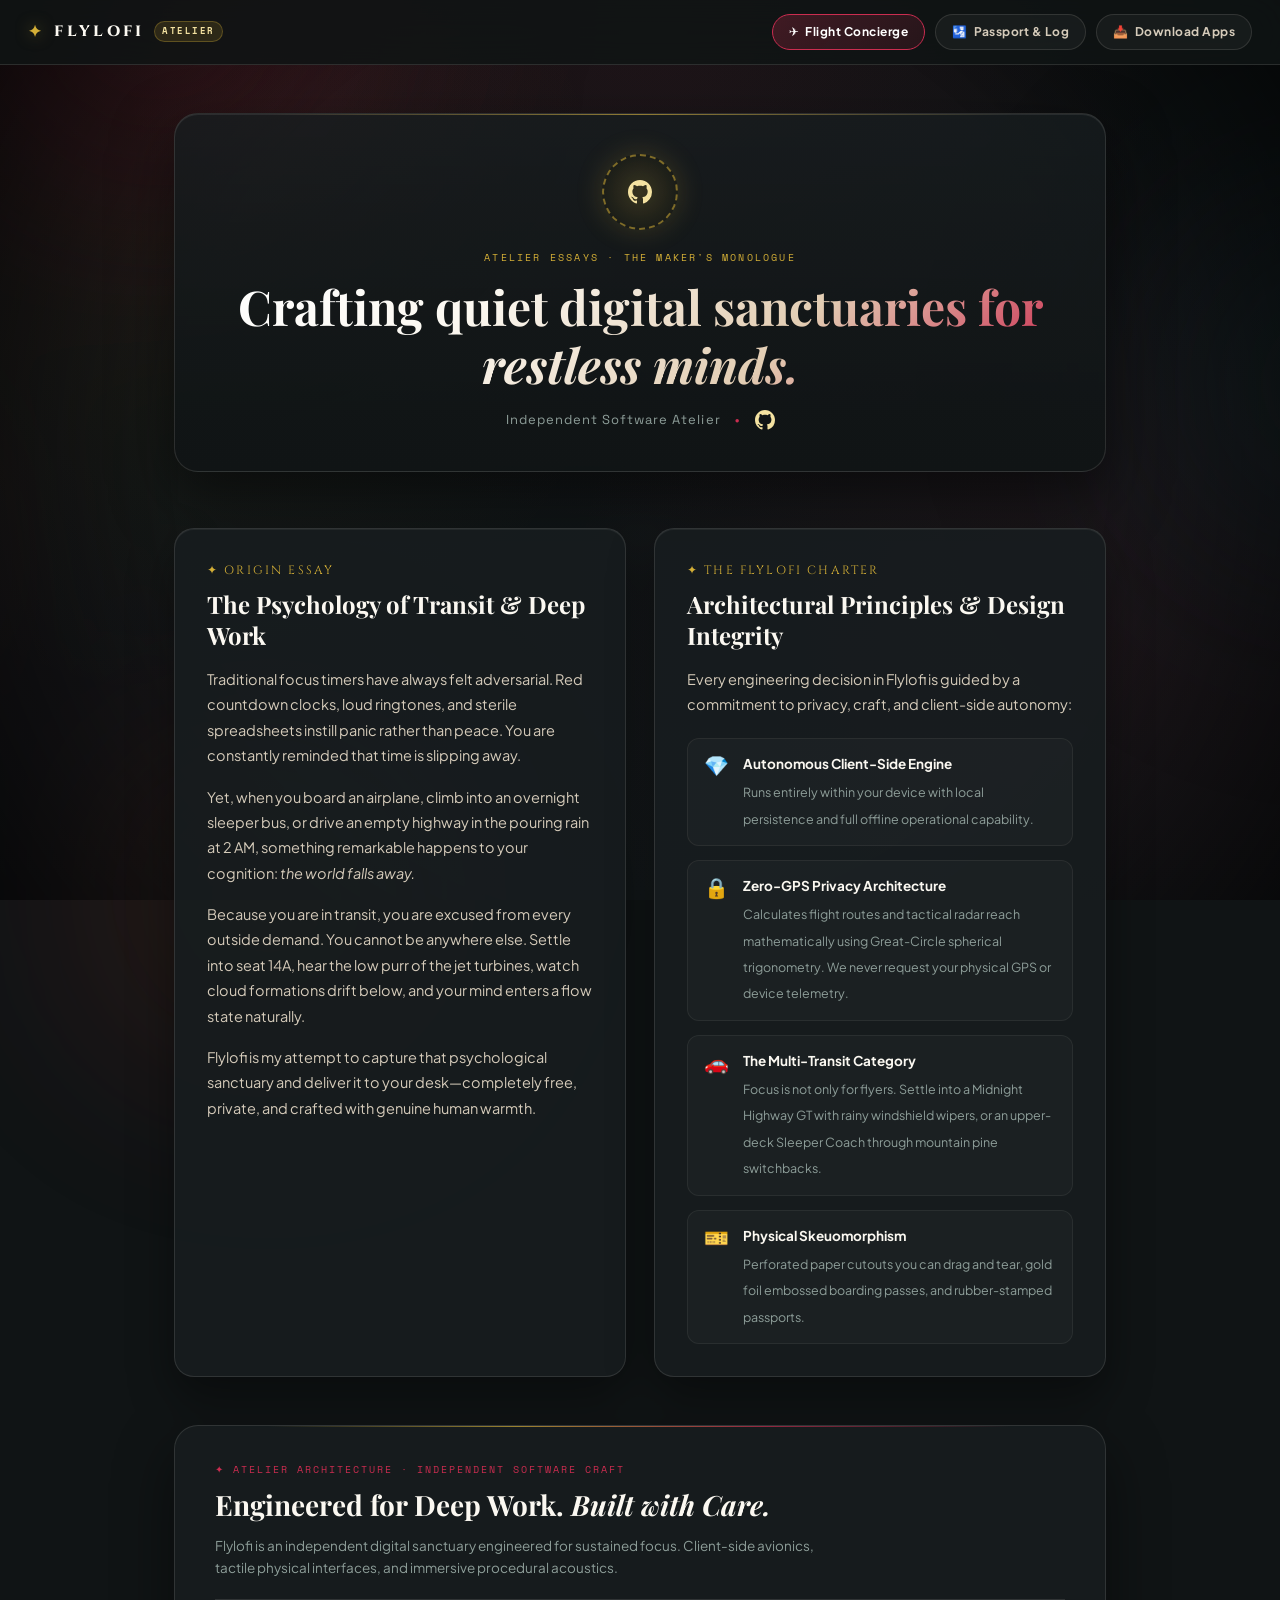
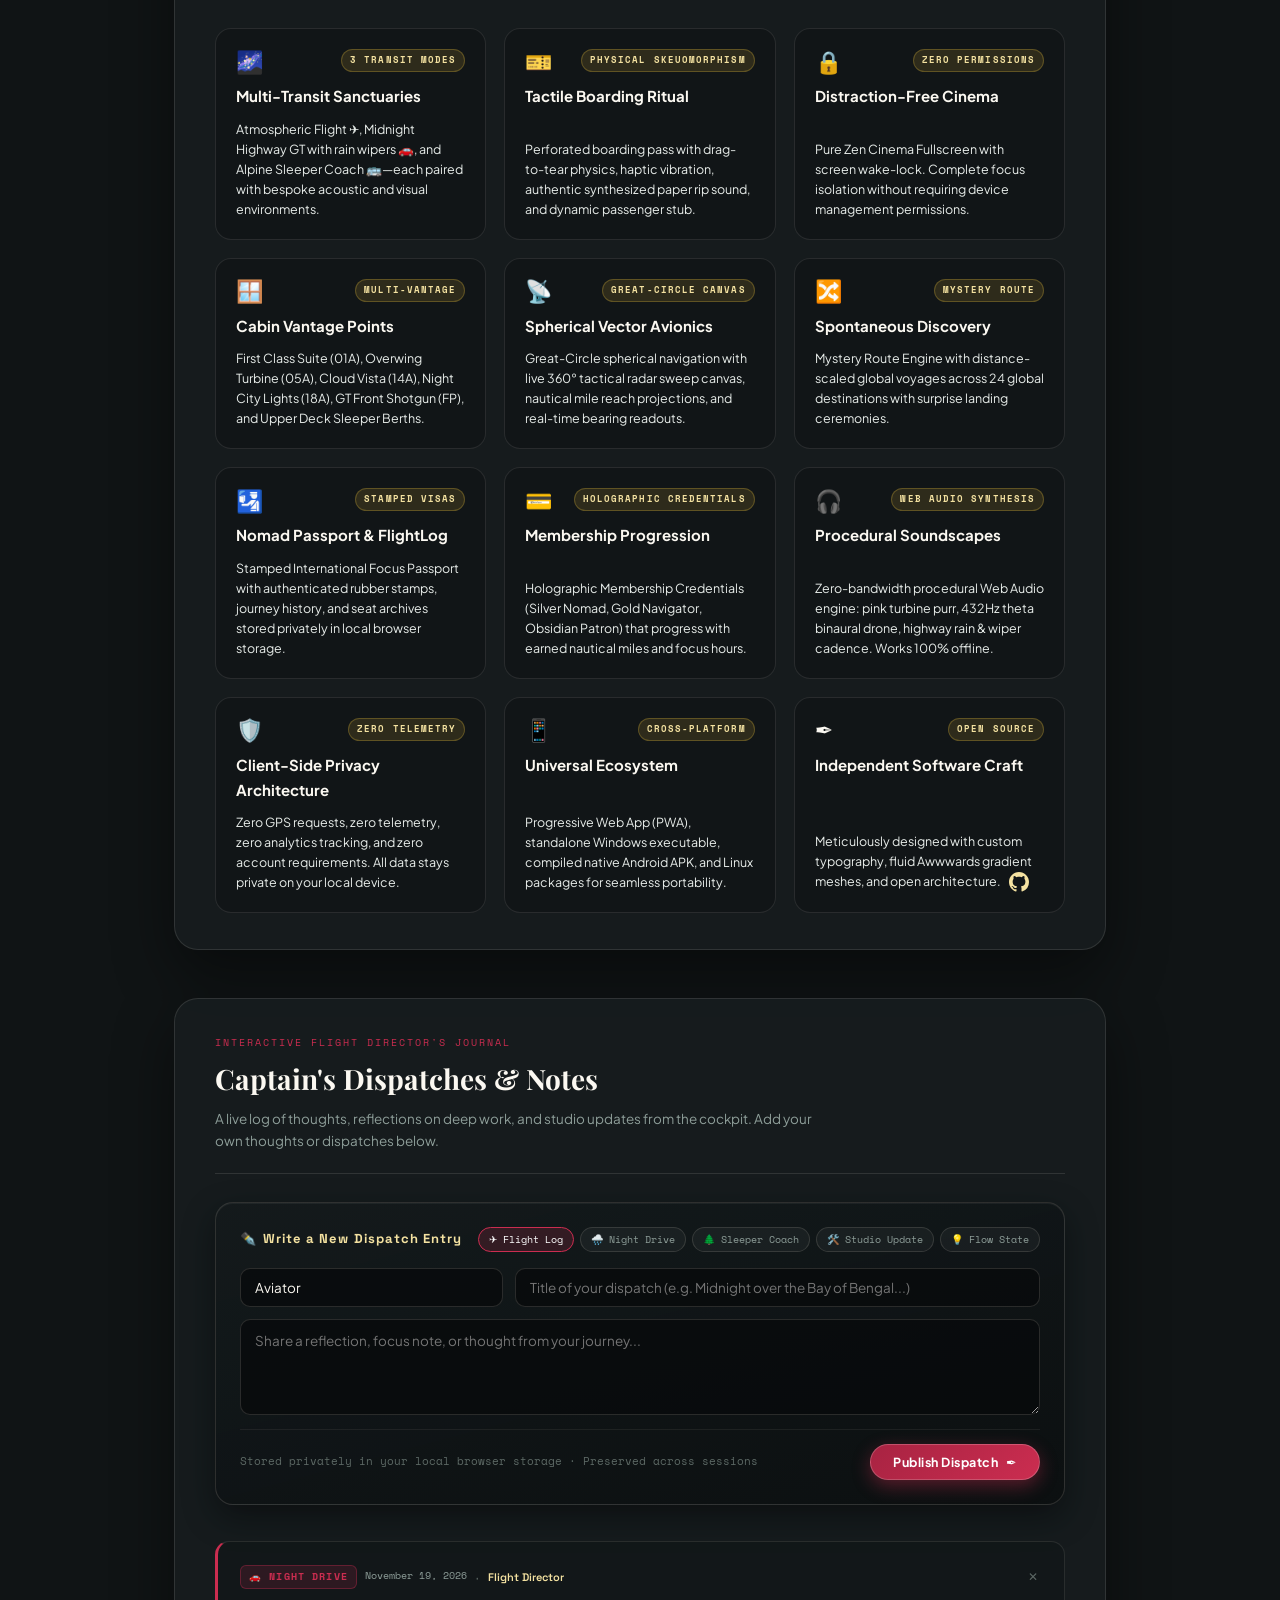
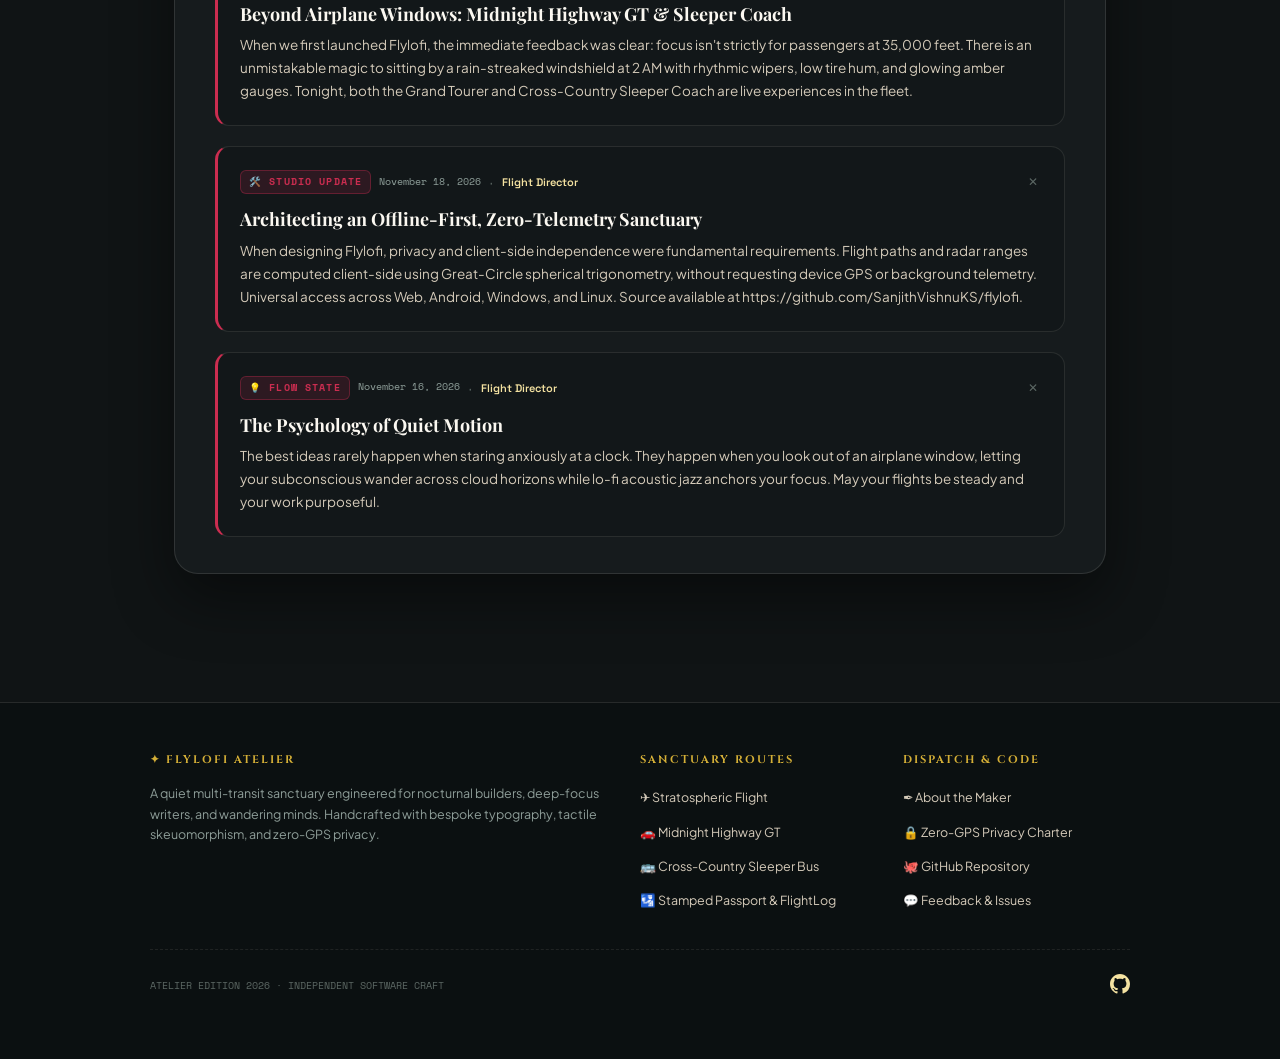
==== commit efa5129d: "feat: enhance mystery route with tactile toasts, prominent roll dice, and clean anonymous profile" ====
--- a/focus-flight/about.html
+++ b/focus-flight/about.html
@@ -3,8 +3,8 @@
 <head>
   <meta charset="UTF-8">
   <meta name="viewport" content="width=device-width, initial-scale=1.0">
-  <title>About the Maker &amp; Dispatch Journal · Sanjith Vishnu | Flylofi</title>
-  <meta name="description" content="The story, philosophy, and dispatch journal behind Flylofi Focus Flight by creator Sanjith Vishnu.">
+  <title>About the Atelier &amp; Dispatch Journal | Flylofi</title>
+  <meta name="description" content="The story, philosophy, and dispatch journal behind Flylofi Focus Flight for deep focus and quiet transit.">
   <link rel="icon" type="image/png" href="icon-192.png">
   
   <!-- Curated Luxury Typography -->
@@ -967,18 +967,16 @@
 
     <!-- Hero / Colophon -->
     <section class="hero-colophon">
-      <div class="maker-seal">
-        <span>SV</span>
-      </div>
+      <a href="https://github.com/SanjithVishnuKS" target="_blank" rel="noopener" class="maker-seal" title="GitHub Profile" aria-label="GitHub Profile" style="display:grid;place-items:center;color:var(--gold-light)">
+        <svg class="github-icon" width="24" height="24" viewBox="0 0 24 24" fill="currentColor" aria-hidden="true"><path d="M12 0C5.37 0 0 5.37 0 12c0 5.31 3.435 9.795 8.205 11.385.6.105.825-.255.825-.57 0-.285-.015-1.23-.015-2.235-3.015.555-3.795-.735-4.035-1.41-.135-.345-.72-1.41-1.23-1.695-.42-.225-1.02-.78-.015-.795.945-.015 1.62.87 1.845 1.23 1.08 1.815 2.805 1.305 3.495.99.105-.78.42-1.305.765-1.605-2.67-.3-5.46-1.335-5.46-5.925 0-1.305.465-2.385 1.23-3.225-.12-.3-.54-1.53.12-3.18 0 0 1.005-.315 3.3 1.23.96-.27 1.98-.405 3-.405s2.04.135 3 .405c2.295-1.56 3.3-1.23 3.3-1.23.66 1.65.24 2.88.12 3.18.765.84 1.23 1.905 1.23 3.225 0 4.605-2.805 5.625-5.475 5.925.435.375.81 1.095.81 2.22 0 1.605-.015 2.895-.015 3.3 0 .315.225.69.825.57A12.02 12.02 0 0024 12c0-6.63-5.37-12-12-12z"/></svg>
+      </a>
       <div class="hero-eyebrow">ATELIER ESSAYS · THE MAKER'S MONOLOGUE</div>
       <h1 class="hero-title">Crafting quiet digital sanctuaries for <em>restless minds.</em></h1>
-      <div class="hero-byline">
-        <span>Designed &amp; Built by <strong>Sanjith Vishnu</strong></span>
+      <div class="hero-byline" style="display:flex;align-items:center;justify-content:center;gap:14px">
+        <span>Independent Software Atelier</span>
         <span class="byline-dot">●</span>
-        <span>Software Craftsman &amp; Systems Builder</span>
-        <span class="byline-dot">●</span>
-        <a href="https://github.com/SanjithVishnuKS" target="_blank" rel="noopener" style="color:var(--gold-light);text-decoration:underline;display:inline-flex;align-items:center;gap:4px">
-          <span>GitHub: @SanjithVishnuKS</span>
+        <a href="https://github.com/SanjithVishnuKS" target="_blank" rel="noopener" title="GitHub Profile" aria-label="GitHub Profile" style="display:inline-flex;align-items:center;color:var(--gold-light);transition:transform .2s">
+          <svg class="github-icon" width="20" height="20" viewBox="0 0 24 24" fill="currentColor" aria-hidden="true"><path d="M12 0C5.37 0 0 5.37 0 12c0 5.31 3.435 9.795 8.205 11.385.6.105.825-.255.825-.57 0-.285-.015-1.23-.015-2.235-3.015.555-3.795-.735-4.035-1.41-.135-.345-.72-1.41-1.23-1.695-.42-.225-1.02-.78-.015-.795.945-.015 1.62.87 1.845 1.23 1.08 1.815 2.805 1.305 3.495.99.105-.78.42-1.305.765-1.605-2.67-.3-5.46-1.335-5.46-5.925 0-1.305.465-2.385 1.23-3.225-.12-.3-.54-1.53.12-3.18 0 0 1.005-.315 3.3 1.23.96-.27 1.98-.405 3-.405s2.04.135 3 .405c2.295-1.56 3.3-1.23 3.3-1.23.66 1.65.24 2.88.12 3.18.765.84 1.23 1.905 1.23 3.225 0 4.605-2.805 5.625-5.475 5.925.435.375.81 1.095.81 2.22 0 1.605-.015 2.895-.015 3.3 0 .315.225.69.825.57A12.02 12.02 0 0024 12c0-6.63-5.37-12-12-12z"/></svg>
         </a>
       </div>
     </section>
@@ -1006,7 +1004,7 @@
           
           <ul class="charter-list">
             <li class="charter-item">
-              <span class="charter-icon">⚙️</span>
+              <span class="charter-icon">💎</span>
               <div class="charter-text">
                 <strong>Autonomous Client-Side Engine</strong>
                 <span>Runs entirely within your device with local persistence and full offline operational capability.</span>
@@ -1039,14 +1037,18 @@
     </div>
 
     <!-- =========================================================================
-         ATELIER ARCHITECTURE: CORE ENGINEERING & DESIGN PILLARS
+         CAPTAIN'S DISPATCH BOARD / POST ABOUT ME
+         ========================================================================= -->
+    
+    <!-- =========================================================================
+         THE STANDOUT MANIFESTO: FLYLOFI VS THE $18.99/YR APP STORE MODEL
          ========================================================================= -->
     <section class="manifesto-about-section" id="standoutManifesto">
       <div class="dispatch-head">
         <div class="dispatch-title-group">
           <div class="eyebrow">✦ ATELIER ARCHITECTURE · INDEPENDENT SOFTWARE CRAFT</div>
           <h2>Engineered for Deep Work. <em>Built with Care.</em></h2>
-          <p class="dispatch-desc">Flylofi is an independent digital sanctuary engineered by Sanjith Vishnu for sustained focus. Client-side avionics, tactile physical interfaces, and immersive procedural acoustics.</p>
+          <p class="dispatch-desc">Flylofi is an independent digital sanctuary engineered for sustained focus. Client-side avionics, tactile physical interfaces, and immersive procedural acoustics.</p>
         </div>
       </div>
 
@@ -1092,7 +1094,7 @@
         <article class="matrix-card">
           <div class="matrix-card-top">
             <span class="matrix-icon">🪟</span>
-            <span class="matrix-badge-free">MULTI-PERSPECTIVE</span>
+            <span class="matrix-badge-free">MULTI-VANTAGE</span>
           </div>
           <h3 class="matrix-title">Cabin Vantage Points</h3>
           <div class="matrix-comparison">
@@ -1188,11 +1190,11 @@
         <article class="matrix-card">
           <div class="matrix-card-top">
             <span class="matrix-icon">✒️</span>
-            <span class="matrix-badge-free">INDEPENDENT CRAFT</span>
-          </div>
-          <h3 class="matrix-title">Crafted by Sanjith Vishnu</h3>
+            <span class="matrix-badge-free">OPEN SOURCE</span>
+          </div>
+          <h3 class="matrix-title">Independent Software Craft</h3>
           <div class="matrix-comparison">
-            <p style="color:#e8edea;font-size:12.5px;line-height:1.6">Meticulously designed with custom typography, fluid Awwwards gradient meshes, and open code. Connect on <a href="https://github.com/SanjithVishnuKS" target="_blank" rel="noopener" style="color:var(--gold-light);text-decoration:underline">GitHub: @SanjithVishnuKS</a>.</p>
+            <p style="color:#e8edea;font-size:12.5px;line-height:1.6">Meticulously designed with custom typography, fluid Awwwards gradient meshes, and open architecture. <a href="https://github.com/SanjithVishnuKS" target="_blank" rel="noopener" style="display:inline-flex;align-items:center;margin-left:6px;vertical-align:middle;color:var(--gold-light)" title="GitHub Profile" aria-label="GitHub Profile"><svg class="github-icon" width="20" height="20" viewBox="0 0 24 24" fill="currentColor" aria-hidden="true"><path d="M12 0C5.37 0 0 5.37 0 12c0 5.31 3.435 9.795 8.205 11.385.6.105.825-.255.825-.57 0-.285-.015-1.23-.015-2.235-3.015.555-3.795-.735-4.035-1.41-.135-.345-.72-1.41-1.23-1.695-.42-.225-1.02-.78-.015-.795.945-.015 1.62.87 1.845 1.23 1.08 1.815 2.805 1.305 3.495.99.105-.78.42-1.305.765-1.605-2.67-.3-5.46-1.335-5.46-5.925 0-1.305.465-2.385 1.23-3.225-.12-.3-.54-1.53.12-3.18 0 0 1.005-.315 3.3 1.23.96-.27 1.98-.405 3-.405s2.04.135 3 .405c2.295-1.56 3.3-1.23 3.3-1.23.66 1.65.24 2.88.12 3.18.765.84 1.23 1.905 1.23 3.225 0 4.605-2.805 5.625-5.475 5.925.435.375.81 1.095.81 2.22 0 1.605-.015 2.895-.015 3.3 0 .315.225.69.825.57A12.02 12.02 0 0024 12c0-6.63-5.37-12-12-12z"/></svg></a></p>
           </div>
         </article>
 
@@ -1226,7 +1228,7 @@
 
         <div class="composer-inputs">
           <div class="composer-row">
-            <input type="text" class="composer-input" id="dispatchAuthor" placeholder="Author name" value="Sanjith Vishnu" required>
+            <input type="text" class="composer-input" id="dispatchAuthor" placeholder="Author / Callsign" value="Aviator" required>
             <input type="text" class="composer-input" id="dispatchTitle" placeholder="Title of your dispatch (e.g. Midnight over the Bay of Bengal...)" required>
           </div>
           <textarea class="composer-textarea" id="dispatchBody" placeholder="Share a reflection, focus note, or thought from your journey..." required></textarea>
@@ -1273,14 +1275,18 @@
           <li><a href="about.html">✒️ About the Maker</a></li>
           <li><a href="privacy.html">🔒 Zero-GPS Privacy Charter</a></li>
           <li><a href="https://github.com/SanjithVishnuKS/flylofi" target="_blank" rel="noopener">🐙 GitHub Repository</a></li>
-          <li><a href="mailto:sanjithvishnu.work@gmail.com">✉️ Send a Letter</a></li>
+          <li><a href="https://github.com/SanjithVishnuKS/flylofi/issues" target="_blank" rel="noopener">💬 Feedback &amp; Issues</a></li>
         </ul>
       </div>
     </div>
 
     <div class="footer-bottom">
-      <div>ATELIER EDITION 2026 · DESIGNED &amp; BUILT BY SANJITH VISHNU</div>
-      <div>OPEN SOURCE SOFTWARE · <a href="https://github.com/SanjithVishnuKS" target="_blank" rel="noopener" style="color:var(--gold)">GITHUB: @SANJITHVISHNUKS</a> · BESPOKE WEB CRAFT</div>
+      <div>ATELIER EDITION 2026 · INDEPENDENT SOFTWARE CRAFT</div>
+      <div>
+        <a href="https://github.com/SanjithVishnuKS" target="_blank" rel="noopener" title="GitHub Profile" aria-label="GitHub Profile" style="display:inline-flex;align-items:center;color:var(--gold-light)">
+          <svg class="github-icon" width="20" height="20" viewBox="0 0 24 24" fill="currentColor" aria-hidden="true"><path d="M12 0C5.37 0 0 5.37 0 12c0 5.31 3.435 9.795 8.205 11.385.6.105.825-.255.825-.57 0-.285-.015-1.23-.015-2.235-3.015.555-3.795-.735-4.035-1.41-.135-.345-.72-1.41-1.23-1.695-.42-.225-1.02-.78-.015-.795.945-.015 1.62.87 1.845 1.23 1.08 1.815 2.805 1.305 3.495.99.105-.78.42-1.305.765-1.605-2.67-.3-5.46-1.335-5.46-5.925 0-1.305.465-2.385 1.23-3.225-.12-.3-.54-1.53.12-3.18 0 0 1.005-.315 3.3 1.23.96-.27 1.98-.405 3-.405s2.04.135 3 .405c2.295-1.56 3.3-1.23 3.3-1.23.66 1.65.24 2.88.12 3.18.765.84 1.23 1.905 1.23 3.225 0 4.605-2.805 5.625-5.475 5.925.435.375.81 1.095.81 2.22 0 1.605-.015 2.895-.015 3.3 0 .315.225.69.825.57A12.02 12.02 0 0024 12c0-6.63-5.37-12-12-12z"/></svg>
+        </a>
+      </div>
     </div>
   </footer>
 
@@ -1315,7 +1321,7 @@
         id: 'seed-3',
         tag: '🚗 Night Drive',
         date: 'November 19, 2026',
-        author: 'Sanjith Vishnu',
+        author: 'Flight Director',
         title: 'Beyond Airplane Windows: Midnight Highway GT & Sleeper Coach',
         body: 'When we first launched Flylofi, the immediate feedback was clear: focus isn\'t strictly for passengers at 35,000 feet. There is an unmistakable magic to sitting by a rain-streaked windshield at 2 AM with rhythmic wipers, low tire hum, and glowing amber gauges. Tonight, both the Grand Tourer and Cross-Country Sleeper Coach are live experiences in the fleet.'
       },
@@ -1323,15 +1329,15 @@
         id: 'seed-2',
         tag: '🛠️ Studio Update',
         date: 'November 18, 2026',
-        author: 'Sanjith Vishnu',
+        author: 'Flight Director',
         title: 'Architecting an Offline-First, Zero-Telemetry Sanctuary',
-        body: 'When designing Flylofi, privacy and independence were fundamental requirements. Flight paths and radar ranges are computed client-side using Great-Circle spherical trigonometry, without requesting device GPS or background telemetry. Cross-platform access across Web, Android, Windows, and Linux. Source available at https://github.com/SanjithVishnuKS/flylofi.'
+        body: 'When designing Flylofi, privacy and client-side independence were fundamental requirements. Flight paths and radar ranges are computed client-side using Great-Circle spherical trigonometry, without requesting device GPS or background telemetry. Universal access across Web, Android, Windows, and Linux. Source available at https://github.com/SanjithVishnuKS/flylofi.'
       },
       {
         id: 'seed-1',
         tag: '💡 Flow State',
         date: 'November 16, 2026',
-        author: 'Sanjith Vishnu',
+        author: 'Flight Director',
         title: 'The Psychology of Quiet Motion',
         body: 'The best ideas rarely happen when staring anxiously at a clock. They happen when you look out of an airplane window, letting your subconscious wander across cloud horizons while lo-fi acoustic jazz anchors your focus. May your flights be steady and your work purposeful.'
       }
@@ -1363,7 +1369,7 @@
               <span class="entry-badge">${item.tag || '✈ Flight Log'}</span>
               <span class="entry-date">${item.date}</span>
               <span style="color:var(--text-dim)">·</span>
-              <span class="entry-author">${escapeHtml(item.author || 'Sanjith Vishnu')}</span>
+              <span class="entry-author">${escapeHtml(item.author || 'Aviator')}</span>
             </div>
             <button type="button" class="entry-delete-btn" onclick="deleteDispatch('${item.id}')" title="Delete dispatch">✕</button>
           </div>
@@ -1375,7 +1381,7 @@
 
     function publishDispatch() {
       playInkSound();
-      const author = document.getElementById('dispatchAuthor').value.trim() || 'Sanjith Vishnu';
+      const author = document.getElementById('dispatchAuthor').value.trim() || 'Aviator';
       const title = document.getElementById('dispatchTitle').value.trim();
       const body = document.getElementById('dispatchBody').value.trim();
 
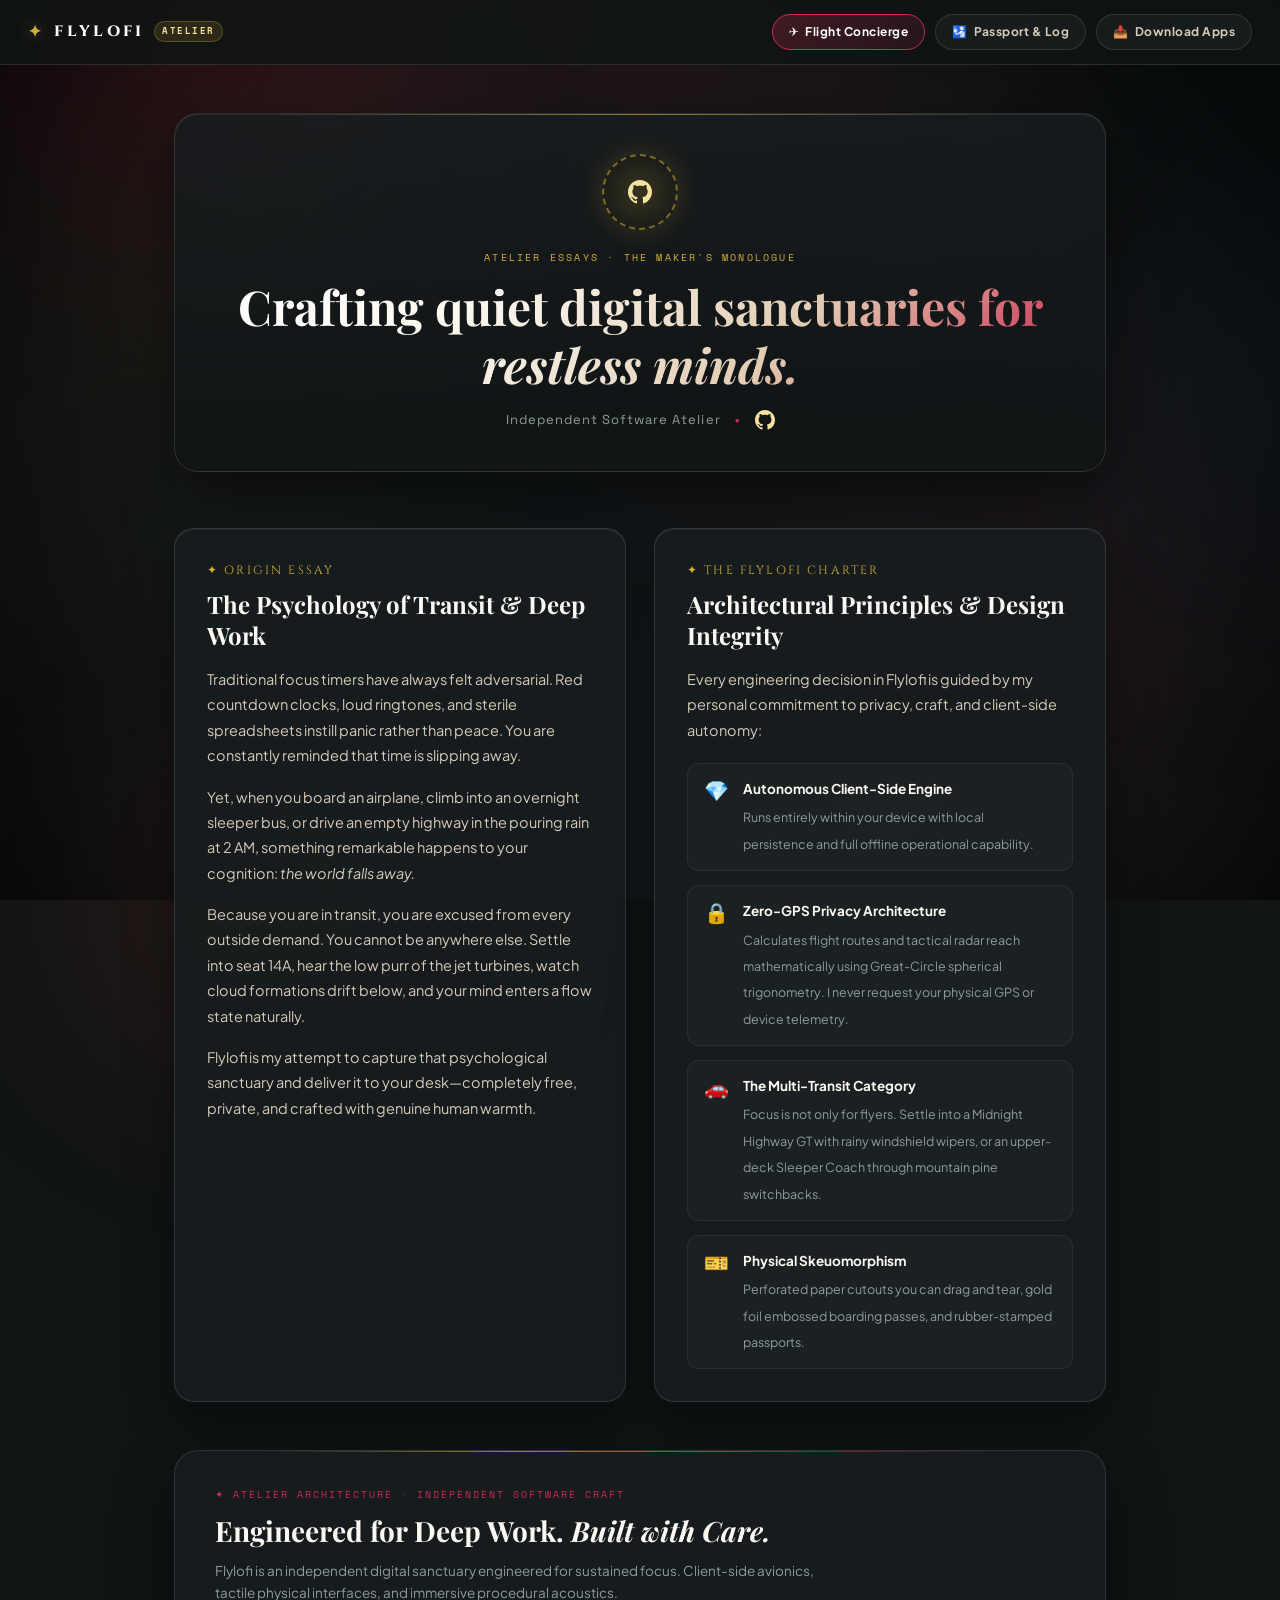
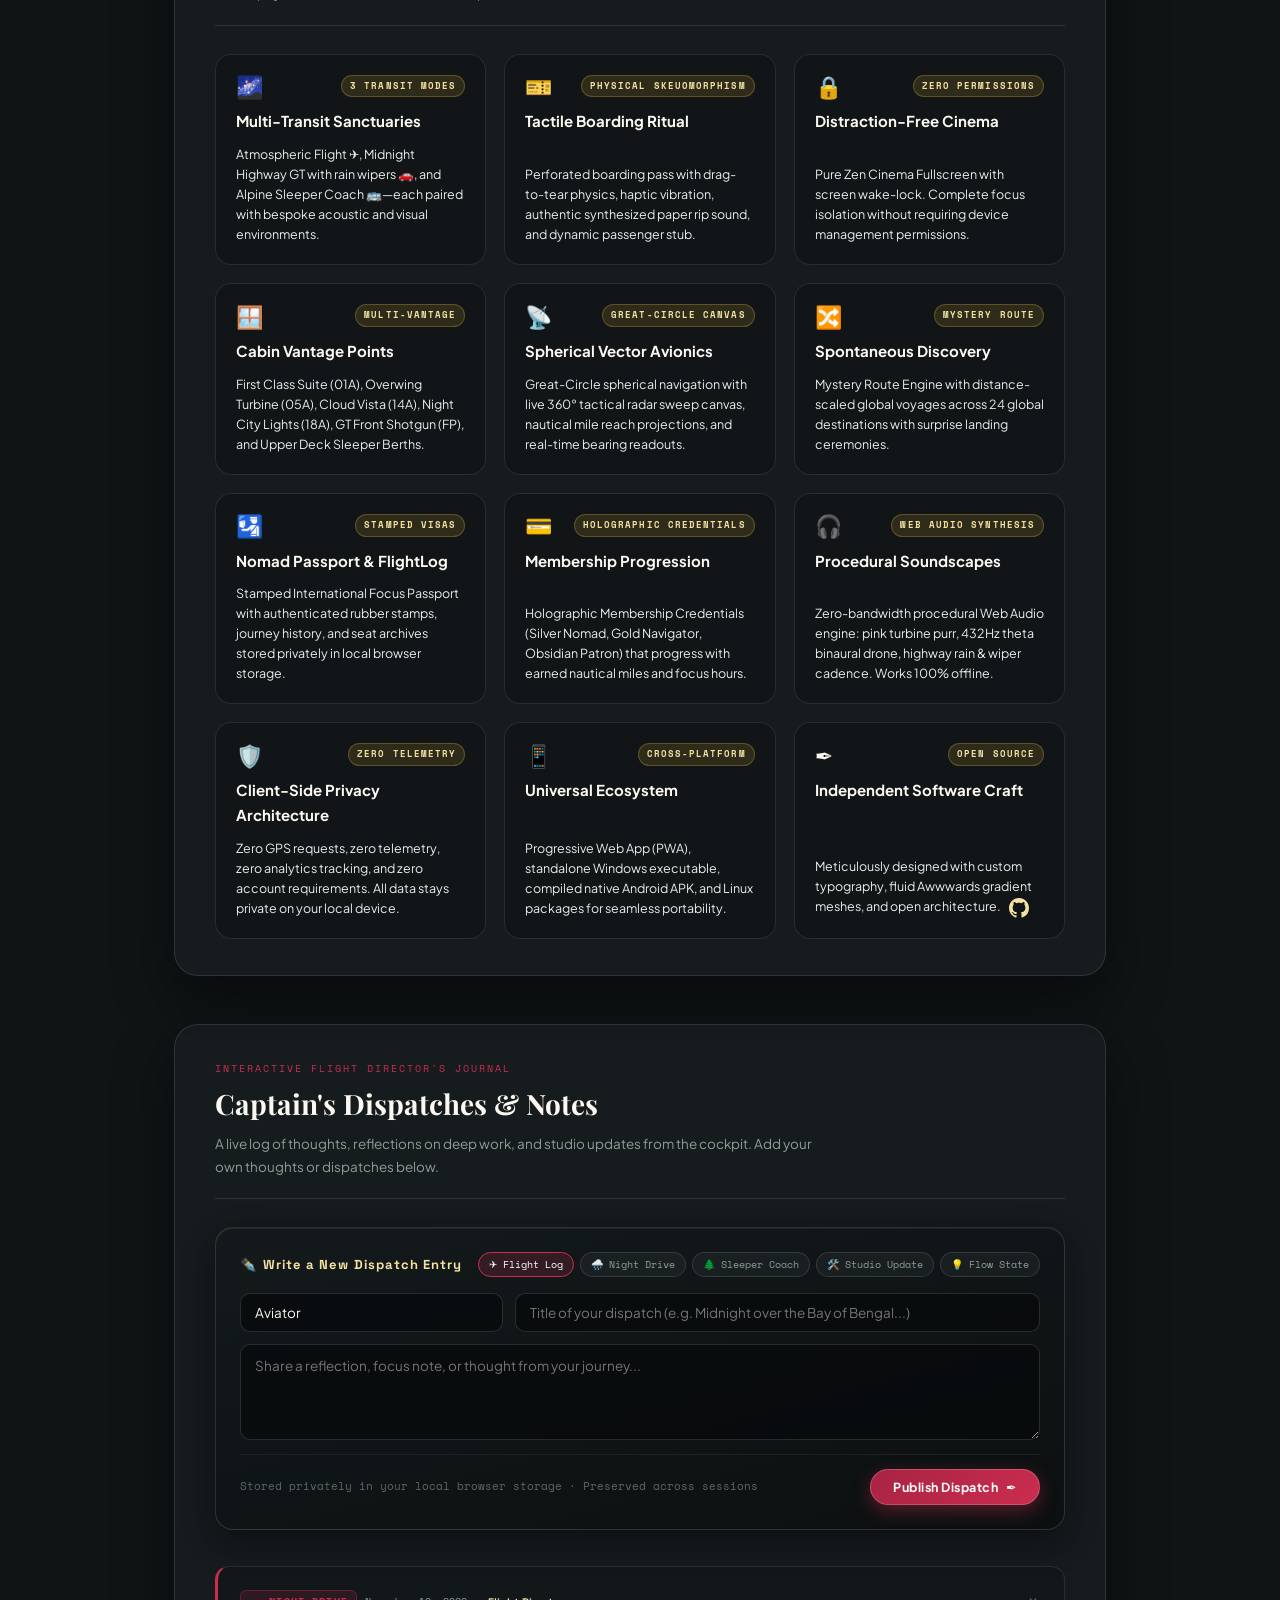
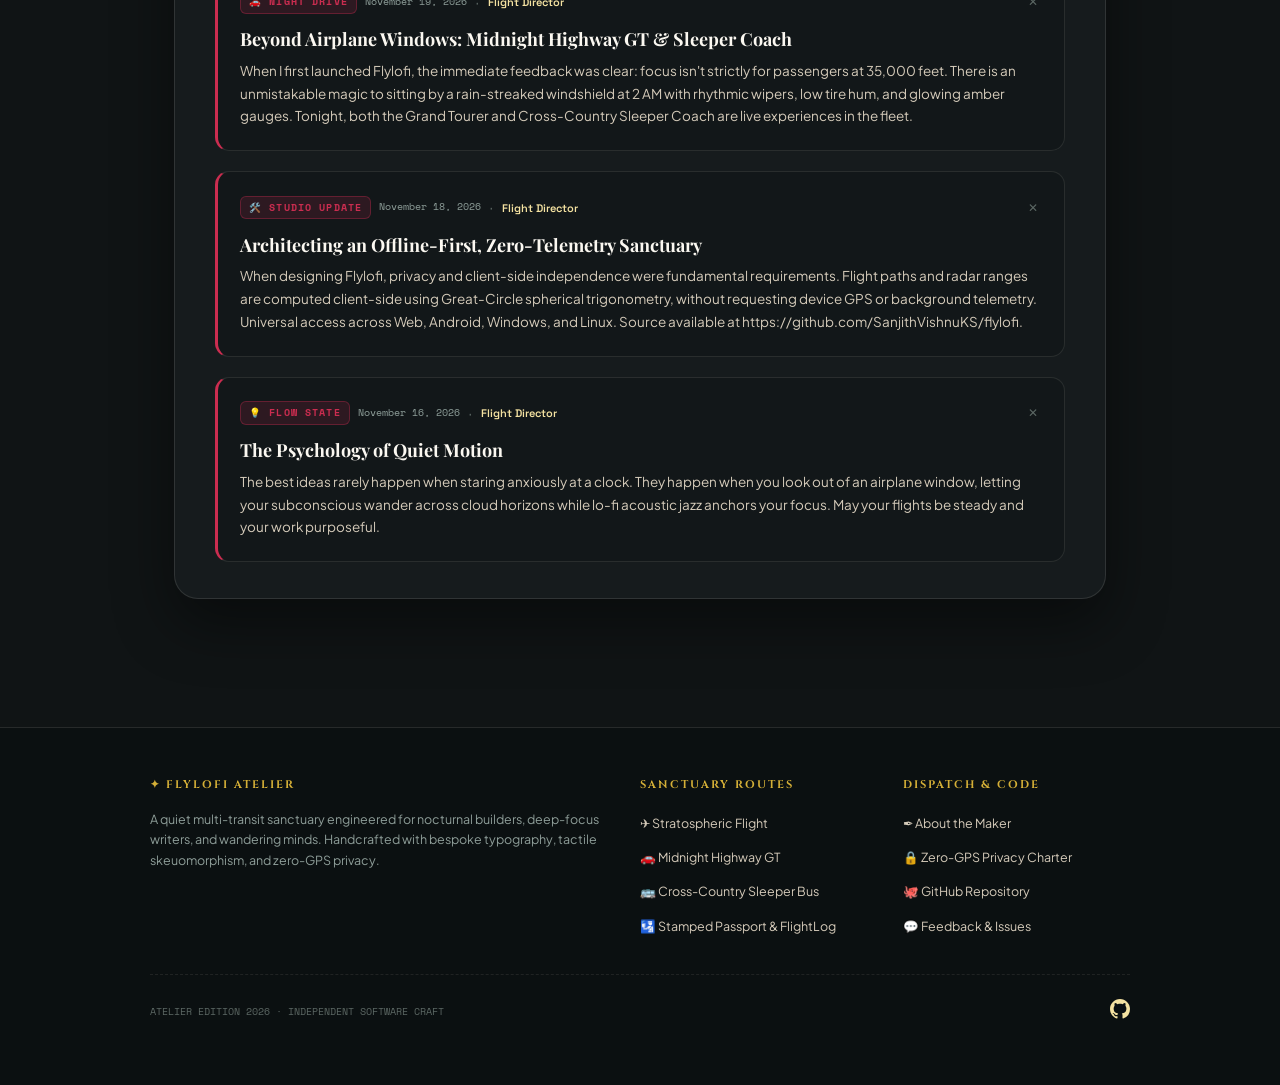
==== commit bfd16da9: "perf: eliminate background iframe overhead, throttle radar canvas, remove layout thrashing, and use " ====
--- a/focus-flight/about.html
+++ b/focus-flight/about.html
@@ -1000,7 +1000,7 @@
         <div class="card-crest">✦ THE FLYLOFI CHARTER</div>
         <h2 class="card-title">Architectural Principles &amp; Design Integrity</h2>
         <div class="card-body">
-          <p>Every engineering decision in Flylofi is guided by a commitment to privacy, craft, and client-side autonomy:</p>
+          <p>Every engineering decision in Flylofi is guided by my personal commitment to privacy, craft, and client-side autonomy:</p>
           
           <ul class="charter-list">
             <li class="charter-item">
@@ -1014,7 +1014,7 @@
               <span class="charter-icon">🔒</span>
               <div class="charter-text">
                 <strong>Zero-GPS Privacy Architecture</strong>
-                <span>Calculates flight routes and tactical radar reach mathematically using Great-Circle spherical trigonometry. We never request your physical GPS or device telemetry.</span>
+                <span>Calculates flight routes and tactical radar reach mathematically using Great-Circle spherical trigonometry. I never request your physical GPS or device telemetry.</span>
               </div>
             </li>
             <li class="charter-item">
@@ -1323,7 +1323,7 @@
         date: 'November 19, 2026',
         author: 'Flight Director',
         title: 'Beyond Airplane Windows: Midnight Highway GT & Sleeper Coach',
-        body: 'When we first launched Flylofi, the immediate feedback was clear: focus isn\'t strictly for passengers at 35,000 feet. There is an unmistakable magic to sitting by a rain-streaked windshield at 2 AM with rhythmic wipers, low tire hum, and glowing amber gauges. Tonight, both the Grand Tourer and Cross-Country Sleeper Coach are live experiences in the fleet.'
+        body: 'When I first launched Flylofi, the immediate feedback was clear: focus isn\'t strictly for passengers at 35,000 feet. There is an unmistakable magic to sitting by a rain-streaked windshield at 2 AM with rhythmic wipers, low tire hum, and glowing amber gauges. Tonight, both the Grand Tourer and Cross-Country Sleeper Coach are live experiences in the fleet.'
       },
       {
         id: 'seed-2',
